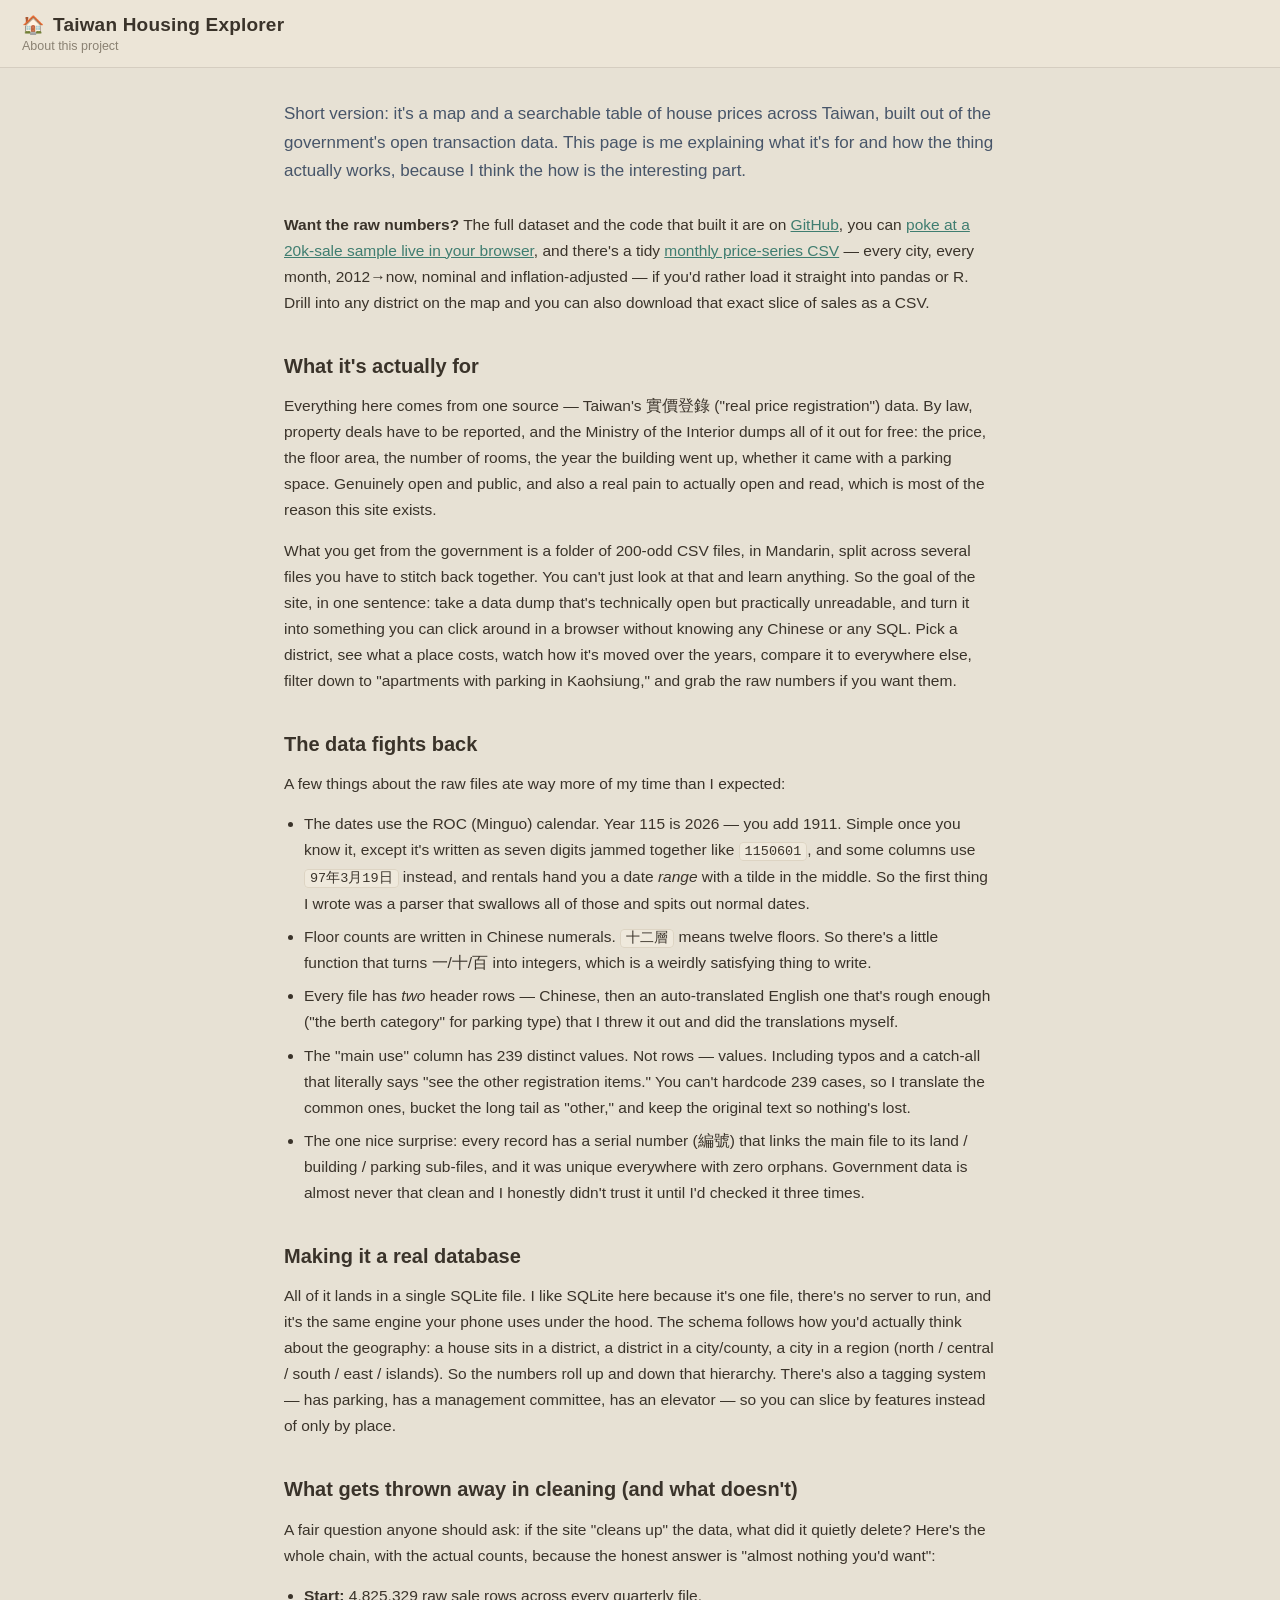
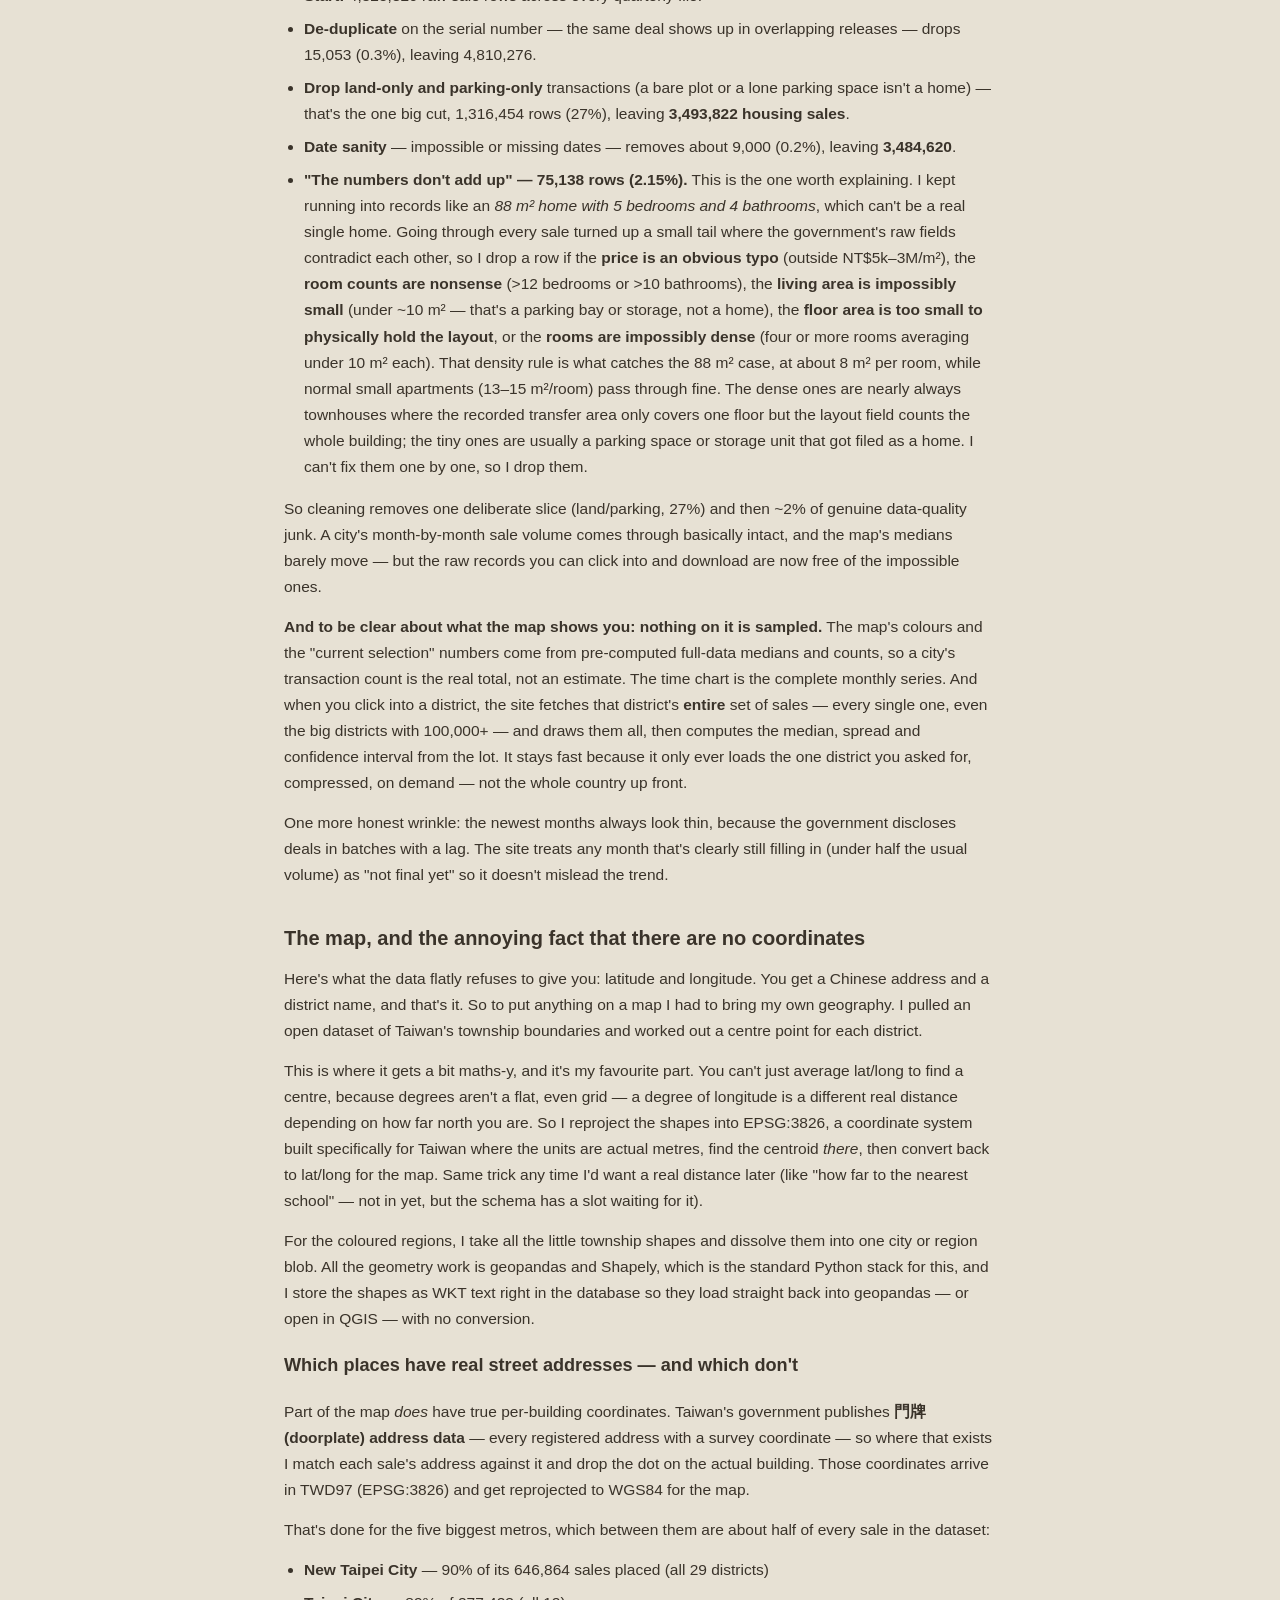
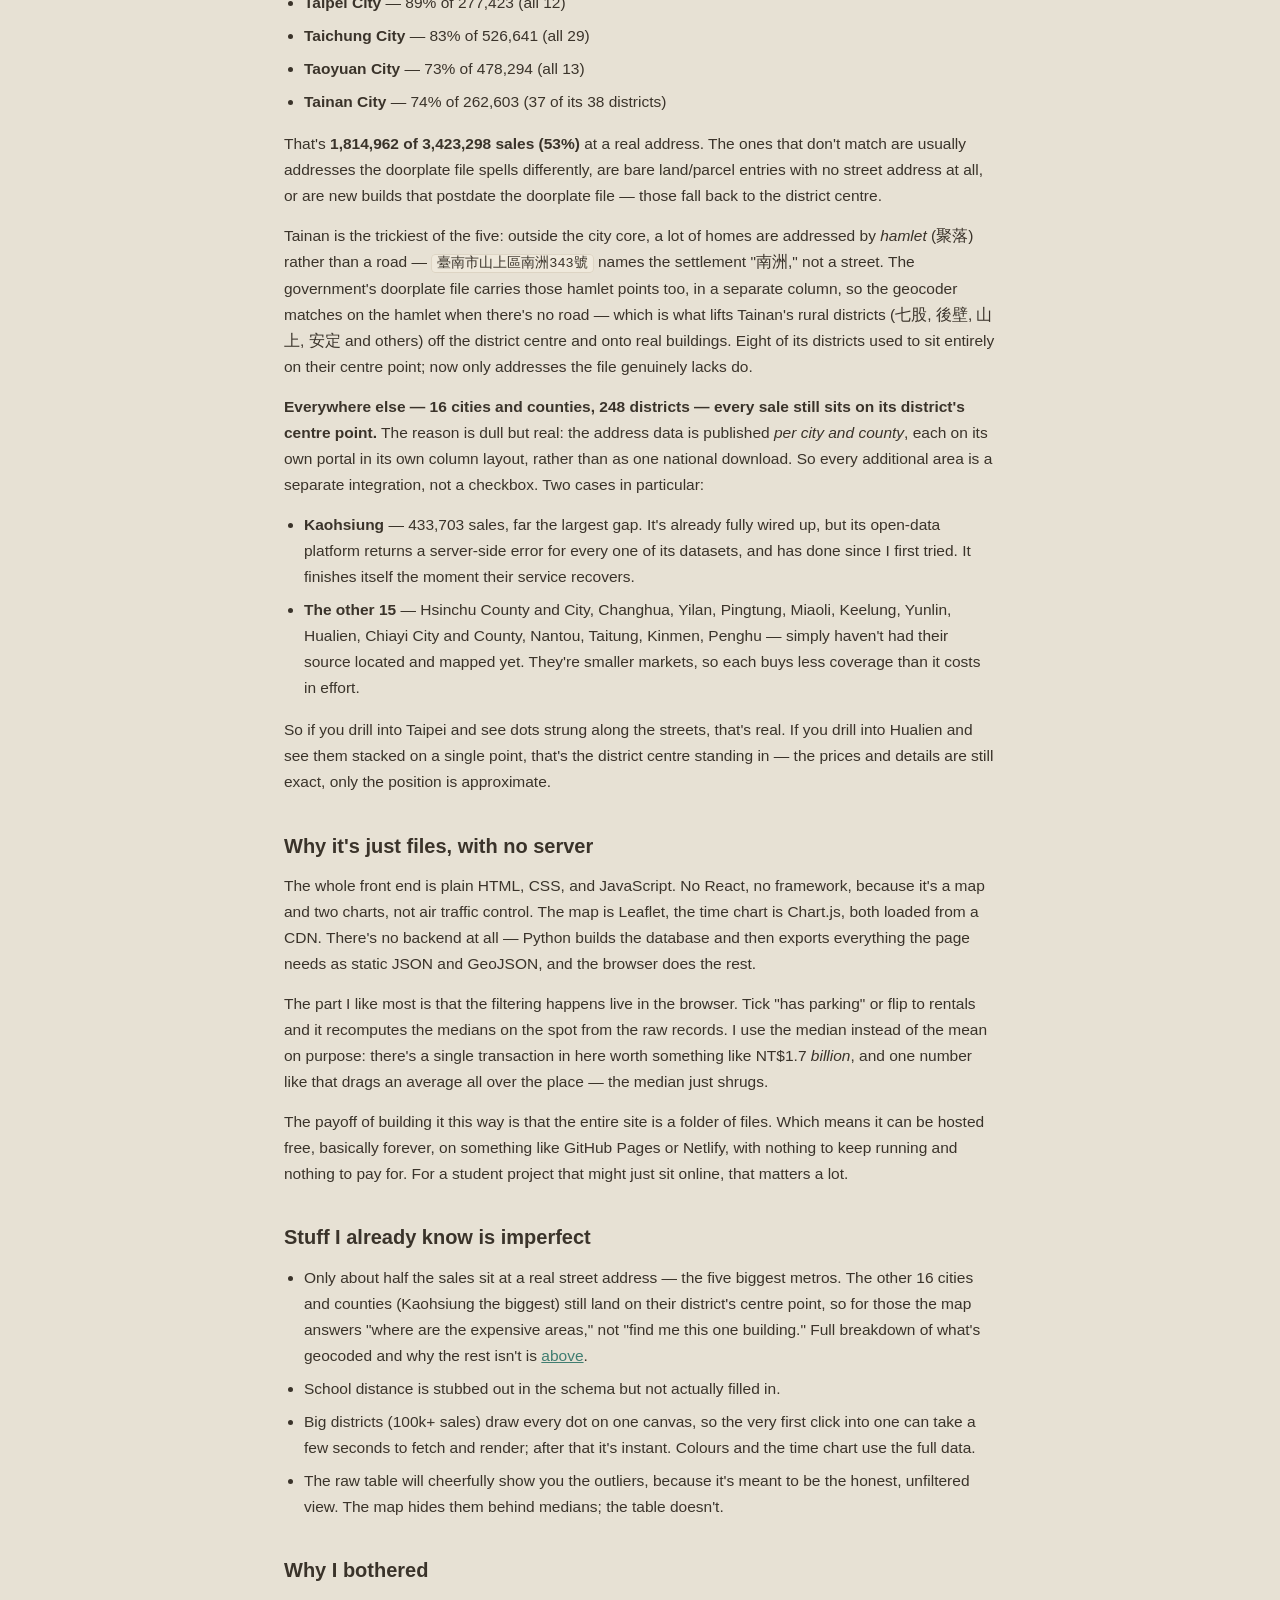
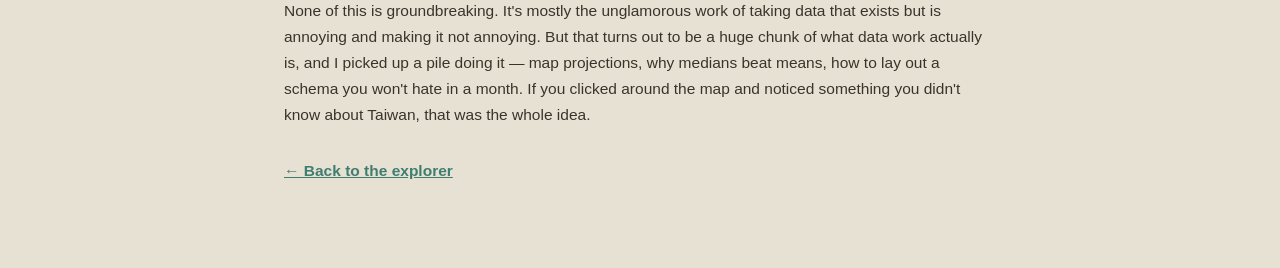
==== webApp/about.html @ aa4dd107 "Immigration: side-by-side small-multiple Taiwan maps (immigrant count | price) drawn as SVG chorople" ====
<!DOCTYPE html>
<html lang="en">
<head>
  <meta charset="utf-8" />
  <meta name="viewport" content="width=device-width, initial-scale=1" />
  <title>About — Taiwan Housing Explorer</title>
  <link rel="stylesheet" href="styles/appStyles.css?v=33" />
</head>
<body class="aboutBody">
  <header class="appHeader">
    <div>
      <a class="brand" href="index.html" title="Back to the homepage">
        <span class="brandIcon" aria-hidden="true">🏠</span>
        <h1>Taiwan Housing Explorer</h1>
      </a>
      <p class="subtitle">About this project</p>
    </div>
  </header>

  <main class="aboutWrap">
    <article class="prose">
      <p class="lead">Short version: it's a map and a searchable table of house prices across Taiwan,
      built out of the government's open transaction data. This page is me explaining what it's for and
      how the thing actually works, because I think the how is the interesting part.</p>

      <p><b>Want the raw numbers?</b> The full dataset and the code that built it are on
      <a href="https://github.com/Kadentato/taiwanHousing" target="_blank" rel="noopener">GitHub</a>, you can
      <a href="database.html">poke at a 20k-sale sample live in your browser</a>, and there's a tidy
      <a href="dataFiles/marketSeriesMonthly.csv" download>monthly price-series CSV</a> — every city, every
      month, 2012→now, nominal and inflation-adjusted — if you'd rather load it straight into pandas or R.
      Drill into any district on the map and you can also download that exact slice of sales as a CSV.</p>

      <h2>What it's actually for</h2>
      <p>Everything here comes from one source — Taiwan's 實價登錄 ("real price registration") data. By law,
      property deals have to be reported, and the Ministry of the Interior dumps all of it out for free:
      the price, the floor area, the number of rooms, the year the building went up, whether it came with a
      parking space. Genuinely open and public, and also a real pain to actually open and read, which
      is most of the reason this site exists.</p>
      <p>What you get from the government is a folder of 200-odd CSV files, in Mandarin, split across
      several files you have to stitch back together. You can't just look at that and learn anything. So the
      goal of the site, in one sentence: take a data dump that's technically open but practically
      unreadable, and turn it into something you can click around in a browser without knowing any Chinese
      or any SQL. Pick a district, see what a place costs, watch how it's moved over the years, compare it
      to everywhere else, filter down to "apartments with parking in Kaohsiung," and grab the raw numbers if
      you want them.</p>

      <h2>The data fights back</h2>
      <p>A few things about the raw files ate way more of my time than I expected:</p>
      <ul>
        <li>The dates use the ROC (Minguo) calendar. Year 115 is 2026 — you add 1911. Simple once you know
        it, except it's written as seven digits jammed together like <code>1150601</code>, and some columns
        use <code>97年3月19日</code> instead, and rentals hand you a date <em>range</em> with a tilde in the
        middle. So the first thing I wrote was a parser that swallows all of those and spits out normal
        dates.</li>
        <li>Floor counts are written in Chinese numerals. <code>十二層</code> means twelve floors. So there's
        a little function that turns 一/十/百 into integers, which is a weirdly satisfying thing to write.</li>
        <li>Every file has <em>two</em> header rows — Chinese, then an auto-translated English one that's
        rough enough ("the berth category" for parking type) that I threw it out and did the translations
        myself.</li>
        <li>The "main use" column has 239 distinct values. Not rows — values. Including typos and a catch-all
        that literally says "see the other registration items." You can't hardcode 239 cases, so I translate
        the common ones, bucket the long tail as "other," and keep the original text so nothing's lost.</li>
        <li>The one nice surprise: every record has a serial number (編號) that links the main file to its
        land / building / parking sub-files, and it was unique everywhere with zero orphans. Government data
        is almost never that clean and I honestly didn't trust it until I'd checked it three times.</li>
      </ul>

      <h2>Making it a real database</h2>
      <p>All of it lands in a single SQLite file. I like SQLite here because it's one file, there's no server
      to run, and it's the same engine your phone uses under the hood. The schema follows how you'd actually
      think about the geography: a house sits in a district, a district in a city/county, a city in a region
      (north / central / south / east / islands). So the numbers roll up and down that hierarchy. There's
      also a tagging system — has parking, has a management committee, has an elevator — so you can slice by
      features instead of only by place.</p>

      <h2>What gets thrown away in cleaning (and what doesn't)</h2>
      <p>A fair question anyone should ask: if the site "cleans up" the data, what did it quietly delete? Here's
      the whole chain, with the actual counts, because the honest answer is "almost nothing you'd want":</p>
      <ul>
        <li><b>Start:</b> 4,825,329 raw sale rows across every quarterly file.</li>
        <li><b>De-duplicate</b> on the serial number — the same deal shows up in overlapping releases — drops
        15,053 (0.3%), leaving 4,810,276.</li>
        <li><b>Drop land-only and parking-only</b> transactions (a bare plot or a lone parking space isn't a
        home) — that's the one big cut, 1,316,454 rows (27%), leaving <b>3,493,822 housing sales</b>.</li>
        <li><b>Date sanity</b> — impossible or missing dates — removes about 9,000 (0.2%), leaving
        <b>3,484,620</b>.</li>
        <li><b>"The numbers don't add up" — 75,138 rows (2.15%).</b> This is the one worth explaining. I kept
        running into records like an <em>88 m² home with 5 bedrooms and 4 bathrooms</em>, which can't be a
        real single home. Going through every sale turned up a small tail where the government's raw fields
        contradict each other, so I drop a row if the <b>price is an obvious typo</b> (outside NT$5k–3M/m²),
        the <b>room counts are nonsense</b> (&gt;12 bedrooms or &gt;10 bathrooms), the <b>living area is
        impossibly small</b> (under ~10 m² — that's a parking bay or storage, not a home), the <b>floor area
        is too small to physically hold the layout</b>, or the <b>rooms are impossibly dense</b> (four or more
        rooms averaging under 10 m² each). That density rule is what catches the 88 m² case, at about 8 m² per
        room, while normal small apartments (13–15 m²/room) pass through fine. The dense ones are nearly
        always townhouses where the recorded transfer area only covers one floor but the layout field counts
        the whole building; the tiny ones are usually a parking space or storage unit that got filed as a
        home. I can't fix them one by one, so I drop them.</li>
      </ul>
      <p>So cleaning removes one deliberate slice (land/parking, 27%) and then ~2% of genuine data-quality
      junk. A city's month-by-month sale volume comes through basically intact, and the map's medians barely
      move — but the raw records you can click into and download are now free of the impossible ones.</p>
      <p><b>And to be clear about what the map shows you: nothing on it is sampled.</b> The map's colours and the
      "current selection" numbers come from pre-computed full-data medians and counts, so a city's transaction
      count is the real total, not an estimate. The time chart is the complete monthly series. And when you click
      into a district, the site fetches that district's <b>entire</b> set of sales — every single one, even the
      big districts with 100,000+ — and draws them all, then computes the median, spread and confidence interval
      from the lot. It stays fast because it only ever loads the one district you asked for, compressed, on
      demand — not the whole country up front.</p>
      <p>One more honest wrinkle: the newest months always look thin, because the government discloses deals in
      batches with a lag. The site treats any month that's clearly still filling in (under half the usual
      volume) as "not final yet" so it doesn't mislead the trend.</p>

      <h2>The map, and the annoying fact that there are no coordinates</h2>
      <p>Here's what the data flatly refuses to give you: latitude and longitude. You get a Chinese address
      and a district name, and that's it. So to put anything on a map I had to bring my own geography. I
      pulled an open dataset of Taiwan's township boundaries and worked out a centre point for each
      district.</p>
      <p>This is where it gets a bit maths-y, and it's my favourite part. You can't just average lat/long to
      find a centre, because degrees aren't a flat, even grid — a degree of longitude is a different real
      distance depending on how far north you are. So I reproject the shapes into EPSG:3826, a coordinate
      system built specifically for Taiwan where the units are actual metres, find the centroid <em>there</em>,
      then convert back to lat/long for the map. Same trick any time I'd want a real distance later (like
      "how far to the nearest school" — not in yet, but the schema has a slot waiting for it).</p>
      <p>For the coloured regions, I take all the little township shapes and dissolve them into one city or
      region blob. All the geometry work is geopandas and Shapely, which is the standard Python stack for
      this, and I store the shapes as WKT text right in the database so they load straight back into
      geopandas — or open in QGIS — with no conversion.</p>
      <h3 id="geocoding">Which places have real street addresses — and which don't</h3>
      <p>Part of the map <em>does</em> have true per-building coordinates. Taiwan's government publishes
      <b>門牌 (doorplate) address data</b> — every registered address with a survey coordinate — so where that
      exists I match each sale's address against it and drop the dot on the actual building. Those coordinates
      arrive in TWD97 (EPSG:3826) and get reprojected to WGS84 for the map.</p>
      <p>That's done for the five biggest metros, which between them are about half of every sale in the
      dataset:</p>
      <ul>
        <li><b>New Taipei City</b> — 90% of its 646,864 sales placed (all 29 districts)</li>
        <li><b>Taipei City</b> — 89% of 277,423 (all 12)</li>
        <li><b>Taichung City</b> — 83% of 526,641 (all 29)</li>
        <li><b>Taoyuan City</b> — 73% of 478,294 (all 13)</li>
        <li><b>Tainan City</b> — 74% of 262,603 (37 of its 38 districts)</li>
      </ul>
      <p>That's <b>1,814,962 of 3,423,298 sales (53%)</b> at a real address. The ones that don't match are
      usually addresses the doorplate file spells differently, are bare land/parcel entries with no street
      address at all, or are new builds that postdate the doorplate file — those fall back to the district
      centre.</p>
      <p>Tainan is the trickiest of the five: outside the city core, a lot of homes are addressed by
      <em>hamlet</em> (聚落) rather than a road — <code>臺南市山上區南洲343號</code> names the settlement
      "南洲," not a street. The government's doorplate file carries those hamlet points too, in a separate
      column, so the geocoder matches on the hamlet when there's no road — which is what lifts Tainan's rural
      districts (七股, 後壁, 山上, 安定 and others) off the district centre and onto real buildings. Eight of
      its districts used to sit entirely on their centre point; now only addresses the file genuinely lacks
      do.</p>
      <p><b>Everywhere else — 16 cities and counties, 248 districts — every sale still sits on its district's
      centre point.</b> The reason is dull but real: the address data is published <em>per city and county</em>,
      each on its own portal in its own column layout, rather than as one national download. So every additional
      area is a separate integration, not a checkbox. Two cases in particular:</p>
      <ul>
        <li><b>Kaohsiung</b> — 433,703 sales, far the largest gap. It's already fully wired up, but its
        open-data platform returns a server-side error for every one of its datasets, and has done since I
        first tried. It finishes itself the moment their service recovers.</li>
        <li><b>The other 15</b> — Hsinchu County and City, Changhua, Yilan, Pingtung, Miaoli, Keelung, Yunlin,
        Hualien, Chiayi City and County, Nantou, Taitung, Kinmen, Penghu — simply haven't had their source
        located and mapped yet. They're smaller markets, so each buys less coverage than it costs in effort.</li>
      </ul>
      <p>So if you drill into Taipei and see dots strung along the streets, that's real. If you drill into
      Hualien and see them stacked on a single point, that's the district centre standing in — the prices and
      details are still exact, only the position is approximate.</p>

      <h2>Why it's just files, with no server</h2>
      <p>The whole front end is plain HTML, CSS, and JavaScript. No React, no framework, because it's a map
      and two charts, not air traffic control. The map is Leaflet, the time chart is Chart.js, both loaded
      from a CDN. There's no backend at all — Python builds the database and then exports everything the page
      needs as static JSON and GeoJSON, and the browser does the rest.</p>
      <p>The part I like most is that the filtering happens live in the browser. Tick "has parking" or flip to
      rentals and it recomputes the medians on the spot from the raw records. I use the median instead of the
      mean on purpose: there's a single transaction in here worth something like NT$1.7 <em>billion</em>, and
      one number like that drags an average all over the place — the median just shrugs.</p>
      <p>The payoff of building it this way is that the entire site is a folder of files. Which means it can
      be hosted free, basically forever, on something like GitHub Pages or Netlify, with nothing to keep
      running and nothing to pay for. For a student project that might just sit online, that matters a lot.</p>

      <h2>Stuff I already know is imperfect</h2>
      <ul>
        <li>Only about half the sales sit at a real street address — the five biggest metros. The other 16
        cities and counties (Kaohsiung the biggest) still land on their district's centre point, so for those
        the map answers "where are the expensive areas," not "find me this one building." Full breakdown of
        what's geocoded and why the rest isn't is <a href="#geocoding">above</a>.</li>
        <li>School distance is stubbed out in the schema but not actually filled in.</li>
        <li>Big districts (100k+ sales) draw every dot on one canvas, so the very first click into one can take a
        few seconds to fetch and render; after that it's instant. Colours and
        the time chart use the full data.</li>
        <li>The raw table will cheerfully show you the outliers, because it's meant to be the honest,
        unfiltered view. The map hides them behind medians; the table doesn't.</li>
      </ul>

      <h2>Why I bothered</h2>
      <p>None of this is groundbreaking. It's mostly the unglamorous work of taking data that exists but is
      annoying and making it not annoying. But that turns out to be a huge chunk of what data work actually
      is, and I picked up a pile doing it — map projections, why medians beat means, how to lay out a schema
      you won't hate in a month. If you clicked around the map and noticed something you didn't know about
      Taiwan, that was the whole idea.</p>

      <p class="backLink"><a href="explorer.html">← Back to the explorer</a></p>
    </article>
  </main>
</body>
</html>
---- webApp/styles/appStyles.css ----
:root {
  /* Warm-paper palette, shared with the landing page so the whole site reads as one. */
  --paper: #e7e1d4;
  --bg: #ece5d7;          /* warm header band */
  --panel: #f6f2e8;       /* cards / sidebars / surfaces */
  --ink: #3a332a;         /* headings, primary text */
  --body: #6d6558;        /* secondary body text */
  --muted: #8a8172;       /* labels, hints */
  --line: #ddd4c3;        /* solid hairline */
  --edge: rgba(60, 52, 40, .13);
  --accent: #3f7d70;      /* muted teal */
  --accent-ink: #356054;
  --accent-soft: #e2ece8; /* soft teal tint */
  --chip: #e9e1d1;
  --shadow: 0 1px 3px rgba(60, 52, 40, .12), 0 1px 2px rgba(60, 52, 40, .08);
}

* { box-sizing: border-box; }

body {
  margin: 0;
  font-family: -apple-system, BlinkMacSystemFont, "Segoe UI", Roboto, Helvetica, Arial, sans-serif;
  color: var(--ink);
  background: var(--paper);
  height: 100vh;
  display: flex;
  flex-direction: column;
}

.appHeader {
  background: var(--bg);
  color: var(--ink);
  border-bottom: 1px solid var(--edge);
  padding: 14px 22px;
  display: flex;
  align-items: center;
  justify-content: space-between;
  gap: 18px;
}
.appHeader h1 { font-size: 19px; margin: 0; font-weight: 650; letter-spacing: .2px; color: var(--ink); }
.subtitle { margin: 3px 0 0; font-size: 12.5px; color: var(--muted); }
/* Clickable brand: home icon + title link back to the landing page. */
.brand { display: inline-flex; align-items: center; gap: 9px; text-decoration: none; color: inherit; }
.brandIcon { font-size: 18px; line-height: 1; }
.brand:hover h1 { color: var(--accent-ink); }
.headerRight { display: flex; align-items: center; gap: 20px; }
.headerLink {
  color: var(--body); text-decoration: none; font-size: 13px; white-space: nowrap;
  border: 1px solid var(--edge); padding: 6px 12px; border-radius: 8px;
  background: rgba(255, 255, 255, .4); cursor: pointer; font-family: inherit;
}
.headerLink:hover { color: var(--ink); border-color: rgba(60, 52, 40, .3); background: #fffaf1; }
.headerStats { display: flex; gap: 20px; text-align: right; }
.headerStats .stat b { display: block; font-size: 18px; }
.headerStats .stat span { font-size: 11px; color: var(--muted); text-transform: uppercase; letter-spacing: .5px; }

.appBody { flex: 1; display: flex; min-height: 0; }

.sidebar {
  width: 290px;
  background: var(--panel);
  border-right: 1px solid var(--line);
  padding: 16px;
  overflow-y: auto;
  flex-shrink: 0;
}

.control { margin-bottom: 16px; }
.controlLabel {
  display: block;
  font-size: 11px; font-weight: 600; text-transform: uppercase;
  letter-spacing: .6px; color: var(--muted); margin-bottom: 7px;
}

.segmented { display: flex; border: 1px solid var(--line); border-radius: 8px; overflow: hidden; }
.segmented button {
  flex: 1; border: 0; background: #fff; padding: 8px 4px; font-size: 12.5px;
  cursor: pointer; color: var(--muted); border-right: 1px solid var(--line);
}
.segmented button:last-child { border-right: 0; }
.segmented button.active { background: var(--accent); color: #fff; font-weight: 600; }

/* Floating hover description (transaction-type buttons) */
.hoverTip {
  position: fixed; z-index: 10000; max-width: 290px;
  background: #3a332a; color: #e2dccd; border-radius: 8px; padding: 10px 12px;
  box-shadow: 0 8px 24px rgba(60, 52, 40, .28); font-size: 12px; line-height: 1.5;
  pointer-events: none;
}
.hoverTip[hidden] { display: none; }
.hoverTip b { display: block; color: #fff; font-size: 12.5px; margin-bottom: 4px; }
.hoverTip em { color: #b8ac97; font-style: normal; }

select {
  width: 100%; padding: 8px 10px; border: 1px solid var(--line); border-radius: 8px;
  font-size: 13px; background: #fff; color: var(--ink); margin-bottom: 8px;
}
select:last-child { margin-bottom: 0; }

.tagGroups { display: flex; flex-direction: column; gap: 10px; }
.tagGroup .tagGroupName { font-size: 11px; color: var(--muted); margin-bottom: 5px; }
.chips { display: flex; flex-wrap: wrap; gap: 6px; }
.chip {
  border: 1px solid var(--line); background: #fff; border-radius: 999px;
  padding: 4px 10px; font-size: 12px; cursor: pointer; color: var(--ink);
}
.chip.active { background: var(--accent); color: #fff; border-color: var(--accent); }

.resetBtn {
  width: 100%; padding: 8px; border: 1px solid var(--line); background: #fff;
  border-radius: 8px; cursor: pointer; font-size: 12.5px; color: var(--muted); margin-bottom: 8px;
}
.resetBtn:hover { background: #efe9dc; }
.methodsBtn {
  width: 100%; padding: 8px; border: 1px solid var(--line); background: #fff;
  border-radius: 8px; cursor: pointer; font-size: 12.5px; color: var(--accent); margin-bottom: 16px;
}
.methodsBtn:hover { background: var(--accent-soft); }

.statCtrl { margin-bottom: 11px; }
.miniLabel { display: block; font-size: 11px; color: var(--muted); margin-bottom: 5px; }
.unitNote { font-size: 11px; color: var(--muted); line-height: 1.5; margin: 6px 0 0; }
.unitNote b { color: var(--ink); font-weight: 600; }
#minN { width: 100%; }
.yearRange { display: flex; align-items: center; gap: 6px; }
.yearRange select { margin: 0; }
.yearRange span { color: var(--muted); }
.checkRow { display: flex; align-items: center; gap: 7px; font-size: 12px; color: var(--ink); margin: 6px 0; cursor: pointer; }

/* Collapsible sidebar sections */
details.collapsible { margin-bottom: 14px; }
details.collapsible > summary {
  cursor: pointer; list-style: none; display: flex; align-items: center; padding: 3px 0; user-select: none;
}
details.collapsible > summary::-webkit-details-marker { display: none; }
details.collapsible > summary::after {
  content: "▸"; color: var(--muted); font-size: 10px; margin-left: 6px; transition: transform .15s;
}
details.collapsible[open] > summary::after { transform: rotate(90deg); }
details.collapsible > *:not(summary) { margin-top: 9px; }

/* Chart drawer — a clickable tab at the top pops the histogram up and down. */
.chartTab {
  flex: 0 0 auto; display: flex; align-items: center; gap: 10px; width: 100%;
  border: none; border-bottom: 1px solid var(--line); background: #efe9dc;
  padding: 9px 16px; cursor: pointer; font-family: inherit; text-align: left; color: var(--ink);
}
.chartTab:hover { background: #e8e0d1; }
.chartTabTitle { flex: 1; min-width: 0; overflow: hidden; text-overflow: ellipsis; white-space: nowrap; font-size: 13px; font-weight: 600; }
.chartTabChevron { flex-shrink: 0; color: var(--muted); font-size: 13px; transition: transform .18s ease; }
.chartPanel.collapsed .chartTab { border-bottom: none; }
.chartPanel.collapsed .chartTabChevron { transform: rotate(180deg); }
.chartBody { flex: 1; min-height: 0; display: flex; flex-direction: column; padding: 8px 16px 12px; }
.chartPanel.collapsed .chartBody { display: none; }
.legend .legendSize { margin-top: 6px; padding-top: 5px; border-top: 1px solid var(--line); display: flex; align-items: center; gap: 6px; color: var(--muted); }

.modal { position: fixed; inset: 0; background: rgba(15,23,42,.5); display: flex; align-items: center; justify-content: center; z-index: 10001; padding: 20px; }
.modal[hidden] { display: none; }
.modalCard { background: #fff; border-radius: 12px; max-width: 660px; width: 100%; max-height: 86vh; overflow: auto; padding: 24px 28px; position: relative; box-shadow: 0 20px 50px rgba(15,23,42,.35); }
.modalClose { position: absolute; top: 10px; right: 14px; border: none; background: none; font-size: 24px; line-height: 1; cursor: pointer; color: var(--muted); }
.modalClose:hover { color: var(--ink); }
#methodsBody h2 { font-size: 18px; margin: 0 0 6px; }
#methodsBody h3 { font-size: 12px; text-transform: uppercase; letter-spacing: .5px; color: var(--muted); margin: 18px 0 6px; }
#methodsBody table { width: 100%; border-collapse: collapse; font-size: 12.5px; margin: 4px 0; }
#methodsBody td, #methodsBody th { text-align: left; padding: 3px 6px; border-bottom: 1px solid var(--line); }
#methodsBody td.num { text-align: right; font-variant-numeric: tabular-nums; }
#methodsBody .muted { color: var(--muted); font-size: 12px; }

.statsCard { background: #efe9dc; border: 1px solid var(--line); border-radius: 10px; padding: 12px 14px; }
.statsCard h3 { margin: 0 0 8px; font-size: 12px; text-transform: uppercase; letter-spacing: .5px; color: var(--muted); }
.statRow { display: flex; justify-content: space-between; font-size: 13px; padding: 3px 0; }
.statRow b { font-weight: 650; }
.dataNote { font-size: 11px; color: var(--muted); margin-top: 12px; line-height: 1.5; }

.dbDownload {
  display: block; margin-top: 12px; padding: 9px 12px; text-align: center;
  border: 1px solid var(--line); border-radius: 8px; background: #efe9dc;
  color: var(--accent); font-size: 12.5px; font-weight: 600; text-decoration: none;
}
.dbDownload:hover { background: var(--accent-soft); border-color: var(--accent); }

/* MRT overlay toggle (a Leaflet control button, top-right) */
.mrtToggle a {
  /* width !important beats Leaflet's .leaflet-touch .leaflet-bar a { width:30px },
     which would otherwise clip the "🚇 MRT" text past the coloured background. */
  display: block; width: auto !important; padding: 0 9px; height: 28px;
  font: 600 12px/28px system-ui, sans-serif; color: var(--ink);
  background: #fff; text-decoration: none; white-space: nowrap;
}
.mrtToggle a:hover { background: #efe9dc; }
.mrtToggle a.active { background: var(--accent); color: #fff; }
.mrtToggle a.active:hover { background: var(--accent); filter: brightness(1.06); }

.mainArea { flex: 1; display: flex; flex-direction: column; min-width: 0; }
.mapView { flex: 1; display: flex; flex-direction: column; min-height: 0; }
.tableView { flex: 1; display: flex; flex-direction: column; min-height: 0; }
/* The hidden attribute must beat the flex display above (class > UA [hidden]). */
#mapView[hidden], #tableView[hidden] { display: none; }
#map { flex: 1; min-height: 0; }

/* View switch bar (Map / Table) */
.viewBar {
  display: flex; align-items: center; gap: 14px;
  padding: 8px 14px; background: var(--panel); border-bottom: 1px solid var(--line);
}
.viewToggle { width: 200px; flex-shrink: 0; }
.viewBarRight { display: flex; align-items: center; gap: 12px; margin-left: auto; font-size: 12.5px; color: var(--muted); }
.downloadBtn {
  border: 1px solid var(--accent); background: var(--accent); color: #fff;
  border-radius: 8px; padding: 6px 12px; font-size: 12.5px; cursor: pointer;
}
.downloadBtn:hover { filter: brightness(1.05); }

/* Data table */
.tableScroll { flex: 1; overflow: auto; }
#dataTable { border-collapse: collapse; width: 100%; font-size: 12.5px; }
#dataTable thead th {
  position: sticky; top: 0; background: #efe9dc; color: var(--ink);
  text-align: left; padding: 8px 10px; border-bottom: 2px solid var(--line);
  cursor: pointer; white-space: nowrap; user-select: none;
}
#dataTable thead th:hover { background: #e2e8f0; }
#dataTable thead th .sortArrow { color: var(--accent); margin-left: 3px; }
#dataTable tbody td { padding: 6px 10px; border-bottom: 1px solid var(--line); white-space: nowrap; }
#dataTable tbody tr:nth-child(even) { background: #efe9dc; }
#dataTable tbody td.num { text-align: right; font-variant-numeric: tabular-nums; }
.tablePager {
  display: flex; align-items: center; gap: 12px; padding: 8px 14px;
  border-top: 1px solid var(--line); background: var(--panel); font-size: 12.5px; color: var(--muted);
}
.tablePager button {
  border: 1px solid var(--line); background: #fff; border-radius: 6px;
  padding: 4px 12px; cursor: pointer; font-size: 12.5px;
}
.tablePager button:disabled { opacity: .45; cursor: default; }

.chartPanel { height: 250px; background: var(--panel); border-top: 1px solid var(--line); display: flex; flex-direction: column; transition: height .18s ease; }
.chartPanel.collapsed { height: 39px; }
.chartHeader { display: flex; align-items: baseline; gap: 12px; margin-bottom: 6px; }
.chartHint { font-size: 11px; color: var(--muted); }
.chartCanvasWrap { position: relative; flex: 1; min-height: 0; width: 100%; }
#timeChart { position: absolute; inset: 0; }

.legend {
  background: #fff; padding: 8px 10px; border-radius: 8px; box-shadow: var(--shadow);
  font-size: 11px; line-height: 1.5; color: var(--ink);
}
.legend .legendTitle { font-weight: 600; margin-bottom: 4px; }
.legend .legendNote { margin-top: 5px; padding-top: 5px; border-top: 1px solid var(--line); color: var(--muted); max-width: 180px; }
.popupSub { color: var(--muted); font-size: 12px; margin: 2px 0 6px; }
.legend i { display: inline-block; width: 14px; height: 12px; margin-right: 6px; vertical-align: -1px; opacity: .85; }

/* Map place-name labels: text only, white halo for legibility, no box. */
.leaflet-tooltip.mapLabel {
  background: transparent; border: none; box-shadow: none;
  color: #1e293b; font-weight: 600; font-size: 12px; padding: 0;
  text-shadow: -1px -1px 0 #fff, 1px -1px 0 #fff, -1px 1px 0 #fff, 1px 1px 0 #fff,
               0 0 3px #fff;
}
.leaflet-tooltip.mapLabel::before { display: none; }

.leaflet-popup-content { font-size: 13px; }
.leaflet-popup-content b { font-size: 14px; }
.popupStat { display: flex; justify-content: space-between; gap: 16px; }
.popupStat span { color: var(--muted); }
/* Hover tooltip for individual house dots (same content as the old click popup). */
.leaflet-tooltip.houseTip {
  font-size: 12px; line-height: 1.5; padding: 8px 11px; border-radius: 8px;
  white-space: normal; min-width: 172px; box-shadow: 0 3px 10px rgba(0, 0, 0, .18);
  pointer-events: none;
}
.leaflet-tooltip.houseTip b { font-size: 13px; }

.loadingOverlay {
  position: fixed; inset: 0; background: rgba(241,245,249,.92); display: flex;
  align-items: center; justify-content: center; font-size: 15px; color: var(--muted); z-index: 9999;
}

/* Raw database browser (sql.js) — one continuous scrolling document */
body.dbBody { height: auto; min-height: 100vh; display: block; overflow: auto; background: #efe9dc; }
.dbToolbar { position: sticky; top: 0; z-index: 50; background: var(--panel); border-bottom: 1px solid var(--line); padding: 10px 16px; }
.tableChips { display: flex; flex-wrap: wrap; gap: 6px; margin-bottom: 8px; }
.tableChip {
  border: 1px solid var(--line); background: #fff; border-radius: 999px; padding: 5px 12px;
  font-size: 12.5px; cursor: pointer; color: var(--ink); display: inline-flex; gap: 6px; align-items: center;
}
.tableChip.active { background: var(--accent); color: #fff; border-color: var(--accent); }
.chipCount { font-size: 11px; opacity: .65; }
.tableChip.active .chipCount { opacity: .85; }
.dbSqlBar { display: flex; align-items: center; gap: 8px; flex-wrap: wrap; }
.sqlBox {
  flex: 1; min-width: 240px; font-family: ui-monospace, Menlo, Consolas, monospace;
  font-size: 12.5px; padding: 7px 10px; border: 1px solid var(--line); border-radius: 8px; color: var(--ink);
}
.resetSqlBtn { border: 1px solid var(--line); background: #fff; border-radius: 8px; padding: 6px 12px; font-size: 12.5px; cursor: pointer; color: var(--muted); }
.dbMeta { font-size: 12px; color: var(--muted); }
.sqlError { font-size: 12px; color: #dc2626; font-family: ui-monospace, monospace; }
.dbMain { padding: 0 0 60px; }
.dbStatus { padding: 44px; text-align: center; color: var(--muted); font-size: 14px; }
.dbTable { border-collapse: collapse; width: 100%; font-size: 12px; background: #fff; }
.dbTable thead th {
  position: sticky; top: var(--toolbarH, 0px); background: #e2e8f0; color: var(--ink);
  text-align: left; padding: 7px 10px; border-bottom: 2px solid var(--line); white-space: nowrap; z-index: 10;
}
.dbTable tbody td {
  padding: 5px 10px; border-bottom: 1px solid var(--line); white-space: nowrap;
  max-width: 340px; overflow: hidden; text-overflow: ellipsis; font-variant-numeric: tabular-nums;
}
.dbTable tbody tr:nth-child(even) { background: #efe9dc; }
.dbTable tbody tr:hover { background: #eef0e9; }
.nullv { color: #8a8172; font-style: italic; }
.dbSentinel { height: 1px; }
.dbBrowseLink { display: block; text-align: center; font-size: 11.5px; margin-top: 6px; color: var(--accent); text-decoration: none; }
.dbBrowseLink:hover { text-decoration: underline; }

/* About page (standalone, scrolling document rather than the fixed app shell) */
body.aboutBody { height: auto; min-height: 100vh; display: block; overflow: auto; }
.aboutWrap { max-width: 760px; margin: 0 auto; padding: 32px 24px 72px; }
.prose { color: var(--ink); font-size: 15.5px; line-height: 1.68; }
.prose .lead { font-size: 17px; color: #475569; margin-bottom: 26px; }
.prose h2 { font-size: 20px; margin: 34px 0 10px; }
.prose p { margin: 0 0 14px; }
.prose ul { margin: 0 0 16px; padding-left: 20px; }
.prose li { margin: 7px 0; }
.prose code {
  background: #efe9dc; border: 1px solid var(--line); border-radius: 4px;
  padding: 1px 5px; font-size: 13.5px;
}
.prose a { color: var(--accent); }
.prose .backLink { margin-top: 30px; font-weight: 600; }
/* First heading in a popup shouldn't carry the big top margin used between sections. */
#interpretBody h2:first-child, #methodsBody h2:first-child { margin-top: 4px; }
/* The "what to look at" callout at the top of each reading guide. */
.prose .lookFor {
  background: var(--accent-soft); border-left: 3px solid var(--accent);
  border-radius: 0 8px 8px 0; padding: 10px 14px; margin: 0 0 18px;
  font-size: 14.5px; color: var(--accent-ink);
}

/* Two-page popup footer: back / dots / next. */
.modalNav {
  display: flex; align-items: center; justify-content: space-between; gap: 12px;
  margin-top: 22px; padding-top: 16px; border-top: 1px solid var(--line);
}
.navBtn {
  border: 1px solid var(--line); background: #fff; color: var(--ink);
  font: inherit; font-size: 14px; font-weight: 600; cursor: pointer;
  padding: 8px 15px; border-radius: 8px; transition: background .14s ease, border-color .14s ease;
}
.navBtn:hover { background: var(--panel); border-color: var(--edge); }
.navBtn.primary { background: var(--accent); border-color: var(--accent); color: #fff; margin-left: auto; }
.navBtn.primary:hover { background: var(--accent-ink); border-color: var(--accent-ink); }
.navDots { display: inline-flex; gap: 7px; }
.navDots span {
  width: 7px; height: 7px; border-radius: 50%; background: var(--line);
  transition: background .14s ease;
}
.navDots span.on { background: var(--accent); }

/* ---------------------------------------------------------------- landing page --- */
/* A calm, warm-paper personal-project page — deliberately low-key, easy on the eyes.
   One muted accent, no bright gradients, gentle contrast. */
body.landingBody {
  --paper: #e7e1d4;      /* page background, warm greige */
  --card: #f6f2e8;       /* cards, a touch lighter so they lift gently */
  --edge: rgba(60, 52, 40, .13);
  --ink: #3a332a;        /* warm near-black for headings */
  --body: #6d6558;       /* body text */
  --soft: #948b7b;       /* muted labels */
  --accent: #3f7d70;     /* muted teal, used sparingly */
  --accent-ink: #356054;
  --chip: #e9e1d1;       /* neutral emoji chip */
  height: auto; min-height: 100vh;
  background: var(--paper);
  color: var(--body);
}

/* Landing gets a quiet header rather than the app's dark bar. */
.landingBody .appHeader {
  background: transparent; color: var(--ink);
  max-width: 1080px; margin: 0 auto; width: 100%; padding: 22px 24px 8px;
}
.landingBody .appHeader h1 { color: var(--ink); }
.landingBody .subtitle { color: #9a8b6e; }
.landingBody .headerLink {
  color: #6d6558; border-color: var(--edge); background: rgba(255, 255, 255, .35);
}
.landingBody .headerLink:hover { color: var(--ink); border-color: rgba(60, 52, 40, .3); background: rgba(255, 255, 255, .7); }

.landing { max-width: 1080px; margin: 0 auto; padding: 10px 24px 88px; width: 100%; }

/* Hero — a real person talking, kept understated. */
.landingHero { max-width: 700px; margin: 24px auto 4px; text-align: center; }
.landingHero .heyPill {
  display: inline-block; font-size: 13px; font-weight: 600; color: var(--accent-ink);
  background: rgba(63, 125, 112, .1); border: 1px solid rgba(63, 125, 112, .22);
  padding: 5px 13px; border-radius: 999px; margin-bottom: 20px;
}
.landingHero h2 {
  font-size: 37px; line-height: 1.12; margin: 0 0 15px; font-weight: 700;
  letter-spacing: -.5px; color: var(--ink);
}
.landingHero h2 .accent { color: var(--accent-ink); }
.landingHero p { font-size: 17.5px; color: #675f52; margin: 0 auto; max-width: 560px; line-height: 1.55; }
.landingHero p .wink { font-style: italic; color: #857a67; }

.questionGrid { display: grid; gap: 18px; grid-template-columns: repeat(auto-fill, minmax(300px, 1fr)); margin-top: 26px; }

/* "Start here" chip on the first question card. */
.questionCard .qTag {
  position: absolute; top: 15px; right: 15px;
  font-size: 10px; font-weight: 700; text-transform: uppercase; letter-spacing: .6px;
  color: var(--accent-ink); background: rgba(63, 125, 112, .14);
  padding: 3px 9px; border-radius: 999px;
}

.questionCard {
  position: relative; display: flex; flex-direction: column; text-decoration: none; color: inherit;
  background: var(--card); border: 1px solid var(--edge); border-radius: 16px;
  padding: 22px 22px 20px;
  box-shadow: 0 1px 2px rgba(60, 52, 40, .05);
  transition: transform .15s ease, box-shadow .15s ease, border-color .15s ease;
}
.questionCard:hover {
  transform: translateY(-3px); border-color: rgba(63, 125, 112, .4);
  box-shadow: 0 12px 24px -16px rgba(60, 52, 40, .5);
}
.questionCard .qEmoji {
  width: 46px; height: 46px; display: grid; place-items: center; font-size: 24px;
  background: var(--chip); border-radius: 13px; margin-bottom: 15px;
}
.questionCard h3 { font-size: 18.5px; margin: 0 0 8px; font-weight: 680; line-height: 1.25; color: var(--ink); }
.questionCard p { font-size: 14px; color: var(--body); margin: 0; line-height: 1.55; flex: 1; }
.questionCard p em { color: var(--ink); font-style: italic; }
.questionCard .qGo { margin-top: 16px; font-size: 13.5px; font-weight: 620; color: var(--accent-ink); }
.questionCard:hover .qGo { text-decoration: underline; }

.landingFoot {
  text-align: center; margin: 56px auto 0; max-width: 560px;
  font-size: 14px; color: #7a7263; line-height: 1.65;
}
.landingFoot a { color: var(--accent-ink); font-weight: 600; }
.landingFoot .soonNote { display: block; margin-top: 9px; font-size: 13px; color: #9a9182; }
.landingFoot .sig { display: block; margin-top: 11px; font-style: italic; color: #8f8370; }

@media (max-width: 560px) {
  .landingHero h2 { font-size: 30px; }
}

/* ---------------------------------------------------------------- question banner --- */
/* Sits inline in the .viewBar row, sharing it with the Map / Records toggle. */
.questionBanner {
  display: flex; align-items: center; gap: 8px; min-width: 0;
  flex: 1 1 auto; color: #2c4d45; padding-left: 4px;
}
.questionBannerText {
  min-width: 0; font-size: 13px; line-height: 1.35; color: #2c4d45;
  white-space: nowrap; overflow: hidden; text-overflow: ellipsis;
}
.questionBannerText strong { font-weight: 700; margin-right: 8px; }
.questionBannerText span { color: var(--accent-ink); }
/* A small pastel-pink circle in the map's top-right corner.
   Click it for the two-page popup: how to read the map, then what the data says. */
/* The one-line "short answer" surfaced on the map, under the toolbar. The punchline lives here;
   "how we know" jumps into the findings popup. */
.findingBar {
  display: flex; align-items: baseline; gap: 10px 12px; flex-wrap: wrap;
  padding: 9px 16px; background: var(--accent-soft); border-bottom: 1px solid #c3d9d2;
  color: #2c4d45; font-size: 13.5px; line-height: 1.45;
}
.findingKey {
  flex-shrink: 0; font-size: 10.5px; font-weight: 700; letter-spacing: .05em;
  text-transform: uppercase; color: var(--accent-ink); transform: translateY(-1px);
}
.findingText { flex: 1 1 240px; min-width: 0; }
.findingText b { color: #1c3a33; font-weight: 700; }
.findingHow {
  flex-shrink: 0; border: 0; background: transparent; color: var(--accent-ink);
  font: inherit; font-weight: 600; cursor: pointer; padding: 0; white-space: nowrap;
  text-decoration: underline; text-underline-offset: 2px;
}
.findingHow:hover { color: var(--accent); }

/* Skyscraper icons for the "do taller cities cost more?" map — drawn to scale by height. */
.leaflet-div-icon.towerIcon { background: transparent; border: 0; }
.towerIcon svg {
  display: block;
  /* thin white outline keeps overlapping towers distinct and lifts them off dark cities, plus a soft shadow */
  filter: drop-shadow(.7px 0 0 #fff) drop-shadow(-.7px 0 0 #fff) drop-shadow(0 .7px 0 #fff)
          drop-shadow(0 -.7px 0 #fff) drop-shadow(0 1.5px 1.5px rgba(15, 23, 42, .35));
}

/* "Does immigration move prices?" — two small Taiwan maps side by side (count | price) so you compare
   without flipping, plus a callout that names the mismatches. */
.immView { flex: 1; display: flex; flex-direction: column; min-height: 0; padding: 16px 18px; gap: 14px; background: var(--paper); overflow: auto; }
#immView[hidden] { display: none; }
.immMaps { flex: 1; display: flex; gap: 24px; min-height: 0; justify-content: center; }
.immMap { flex: 1 1 0; max-width: 360px; margin: 0; display: flex; flex-direction: column; min-height: 0; }
.immMap figcaption { font-size: 14px; font-weight: 680; color: var(--ink); text-align: center; margin-bottom: 8px; }
.immMap figcaption span { display: block; font-size: 11.5px; font-weight: 500; color: var(--muted); margin-top: 2px; }
.immMapSvg { flex: 1; min-height: 0; display: flex; justify-content: center; }
.immMapSvg svg { height: 100%; max-height: 100%; width: auto; }
.immCallout {
  flex-shrink: 0; font-size: 13px; line-height: 1.55; max-width: 820px; margin: 0 auto;
  padding: 11px 15px; border-radius: 10px; border: 1px solid;
}
.immCallout.good { background: var(--accent-soft); border-color: #bcd3cc; color: #2c4d45; }
.immCallout .immTag {
  display: inline-block; font-size: 10.5px; font-weight: 700; text-transform: uppercase; letter-spacing: .5px;
  padding: 2px 8px; border-radius: 999px; margin-right: 8px; vertical-align: 1px;
  background: var(--accent); color: #fff;
}

/* Self-updating build marker, bottom-left. Confirms which assets the browser loaded. */
.buildTag {
  position: fixed; left: 8px; bottom: 6px; z-index: 1200;
  font: 500 10.5px/1 ui-monospace, SFMono-Regular, Menlo, monospace;
  color: var(--muted); background: rgba(246, 242, 232, .82);
  border: 1px solid var(--edge); border-radius: 5px; padding: 3px 6px;
  letter-spacing: .02em; pointer-events: none; user-select: none;
}

.readControl { margin-top: 8px !important; }
.readControl a {
  display: grid; place-items: center; width: 32px; height: 32px;
  border-radius: 50%; background: #fbd5e3; border: 1px solid #f4a6c0;
  font-size: 17px; line-height: 1; cursor: pointer; text-decoration: none;
  box-shadow: 0 1px 4px rgba(15, 23, 42, .3);
  transition: background .14s ease, border-color .14s ease, transform .14s ease;
}
.readControl a:hover { background: #f9c2d6; border-color: #ec8bad; transform: scale(1.08); }

/* =====================================================================
   Small screens. Desktop above is the priority and stays untouched — these
   only apply below the breakpoint. The explorer stacks and leads with the map;
   controls drop below it, and the page scrolls instead of locking to 100vh.
   ===================================================================== */
@media (max-width: 680px) {
  body { height: auto; min-height: 100vh; }

  /* Header: brand on top, nav as one horizontally-scrollable row; drop the stat block and the
     secondary subtitle (the landing tagline is kept). Keeps the header short so the map gets room. */
  .appHeader { flex-wrap: wrap; gap: 6px 12px; padding: 10px 14px; }
  .appHeader h1 { font-size: 17px; }
  body:not(.landingBody) .subtitle { display: none; }
  .headerStats { display: none; }
  .headerRight {
    width: 100%; gap: 7px; flex-wrap: nowrap; overflow-x: auto;
    -webkit-overflow-scrolling: touch; scrollbar-width: none;
  }
  .headerRight::-webkit-scrollbar { display: none; }
  .headerLink { font-size: 12px; padding: 5px 9px; flex-shrink: 0; }

  /* Finding bar: drop the "short answer" label, keep the answer itself; tighter. */
  .findingKey { display: none; }
  .findingBar { padding: 8px 14px; font-size: 13px; }

  /* Explorer: stack vertically, map first, controls beneath it. */
  .appBody { flex-direction: column; }
  .mainArea { order: 1; }
  .sidebar {
    order: 2; width: 100%; border-right: 0; border-top: 1px solid var(--line); overflow: visible;
  }
  .mapView { display: block; }
  #map { height: 62vh; min-height: 340px; }
  .tableView { height: 74vh; min-height: 360px; }
  .immView { height: auto; min-height: 80vh; }
  .immMaps { flex-direction: column; align-items: center; }
  .immMap { max-width: 320px; width: 100%; }
  .immMapSvg { height: 46vh; }
  .viewToggle { width: auto; }              /* Map / Records shrink to content, question gets the room */
  .chartPanel { height: 200px; }
  .legend { font-size: 10.5px; }
  .legend .legendNote { max-width: 150px; }

  /* Popups and their footer fit a narrow screen. */
  .modalCard { padding: 20px 18px; }
  .modalNav { flex-wrap: wrap; gap: 8px; }
}

@media (max-width: 430px) {
  .appHeader h1 { font-size: 16px; }
  .subtitle { font-size: 11.5px; }
  #map { height: 56vh; }
  .findingBar { padding: 8px 12px; }
  .questionGrid { gap: 14px; }
}
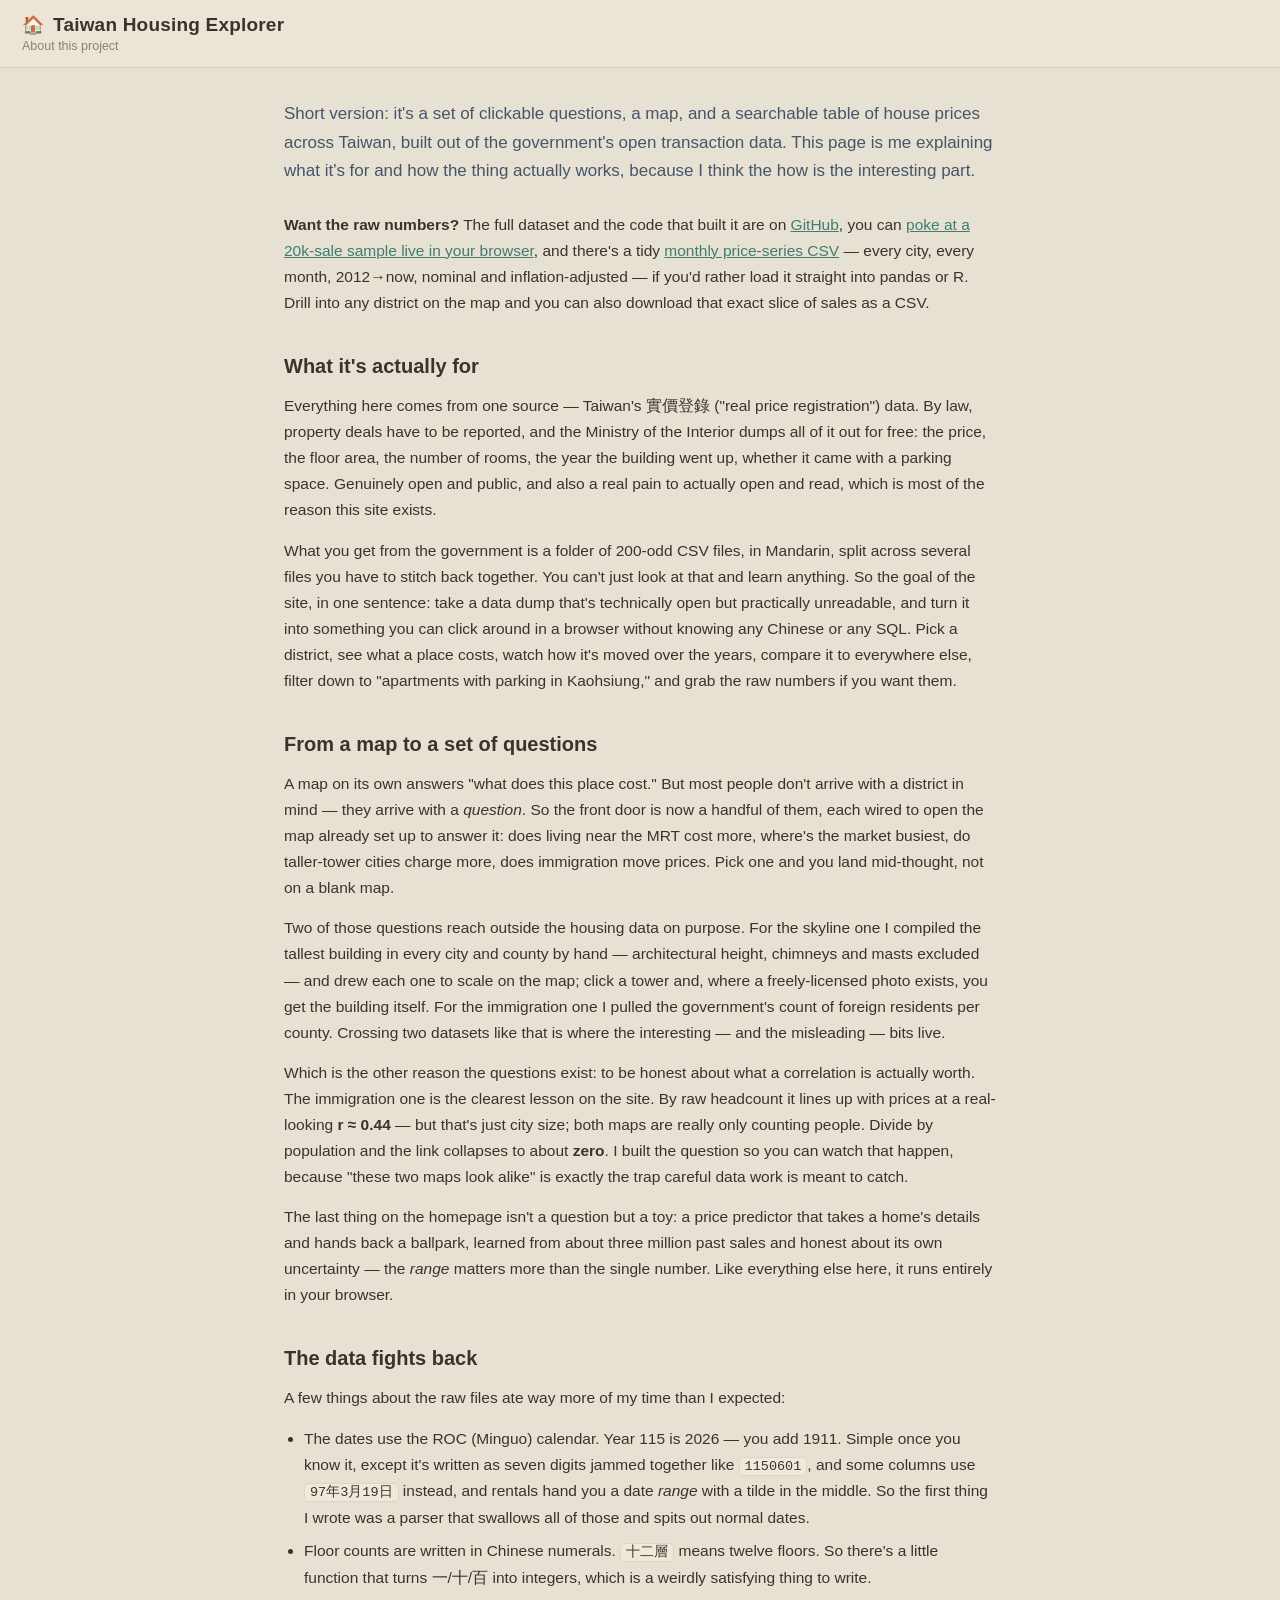
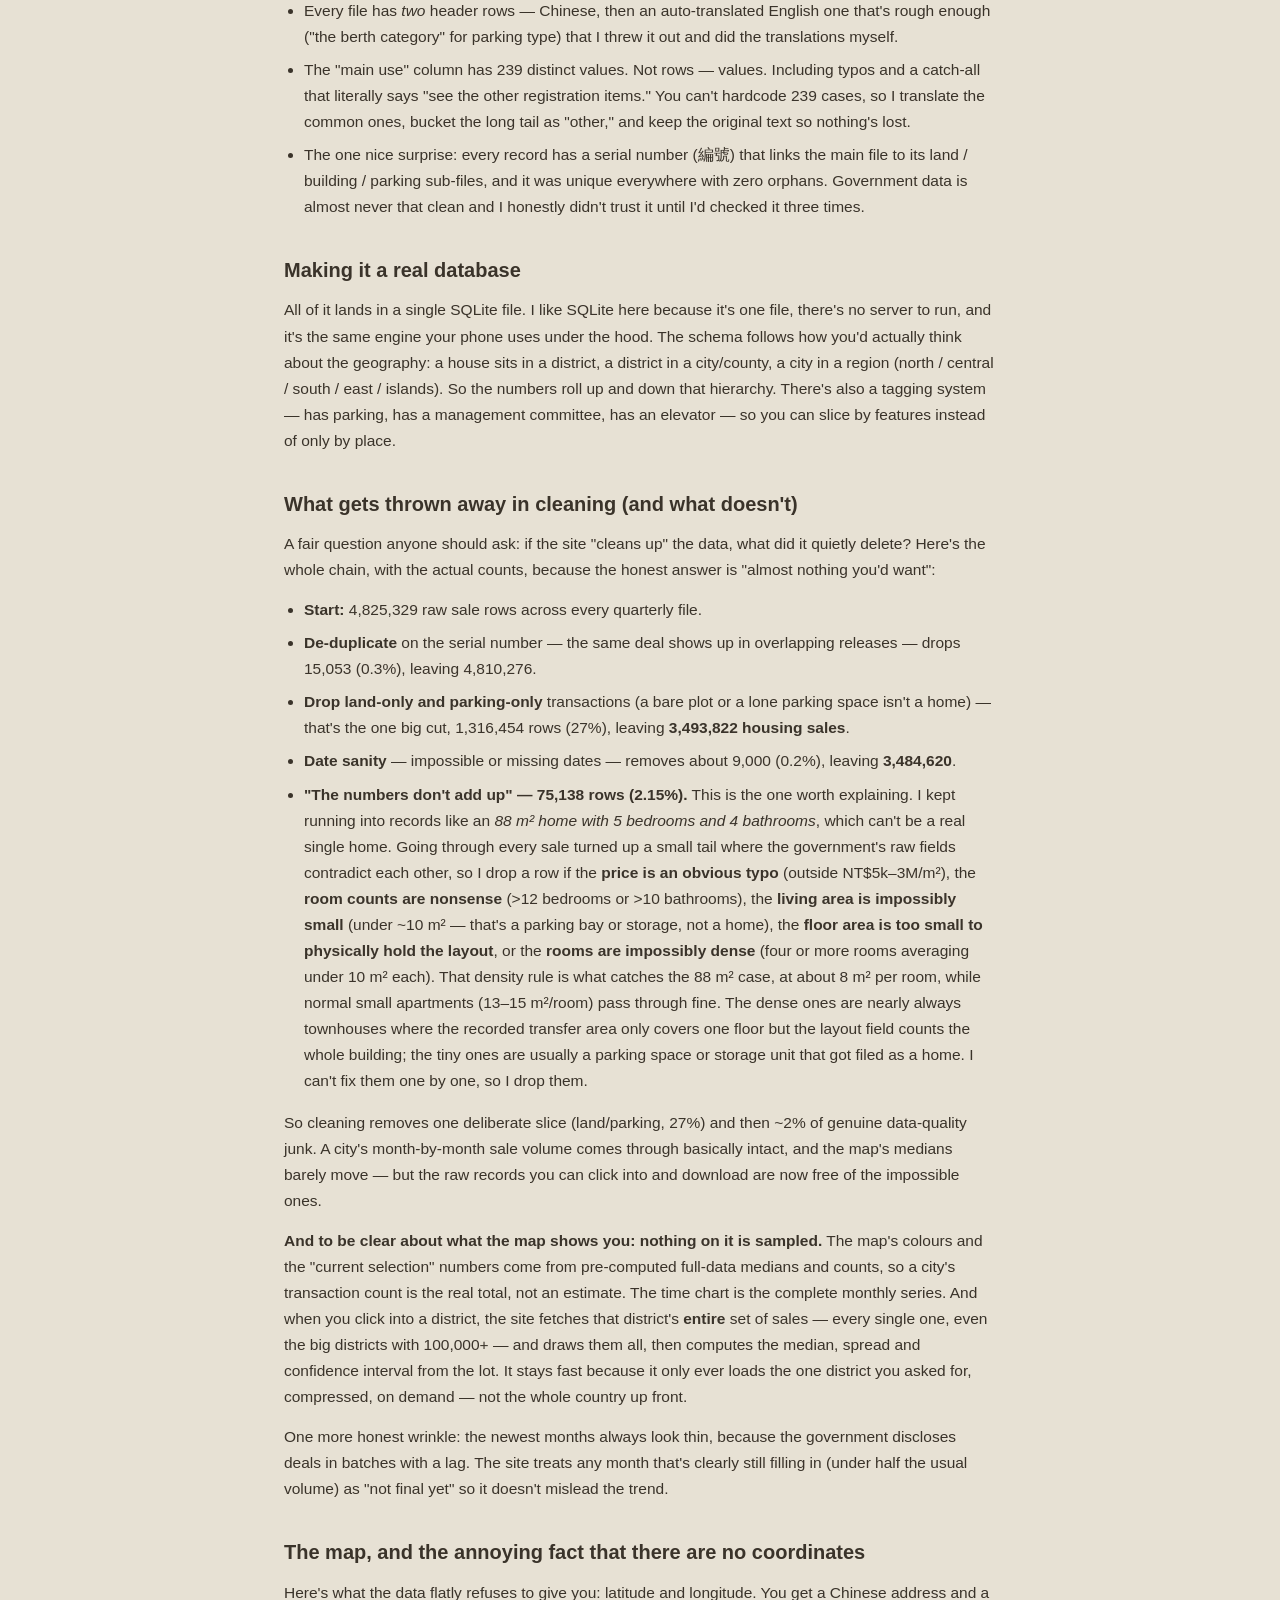
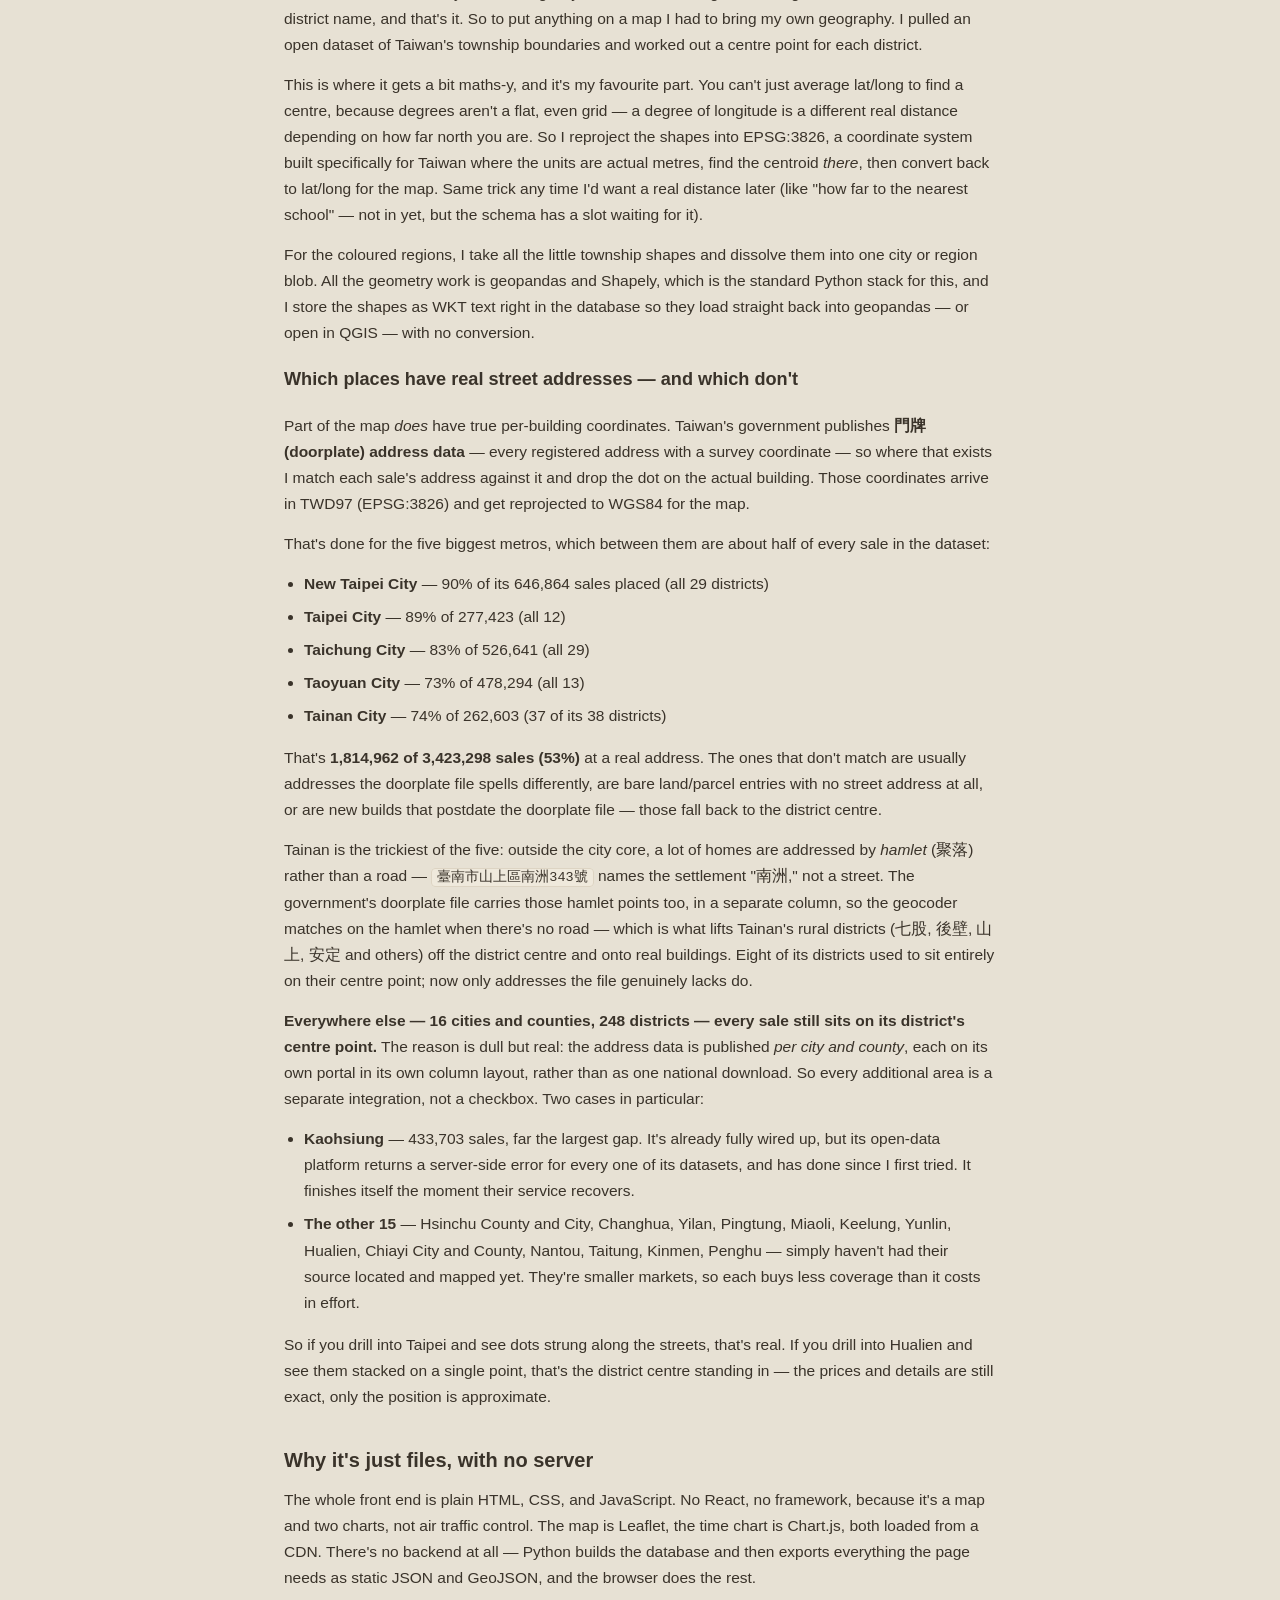
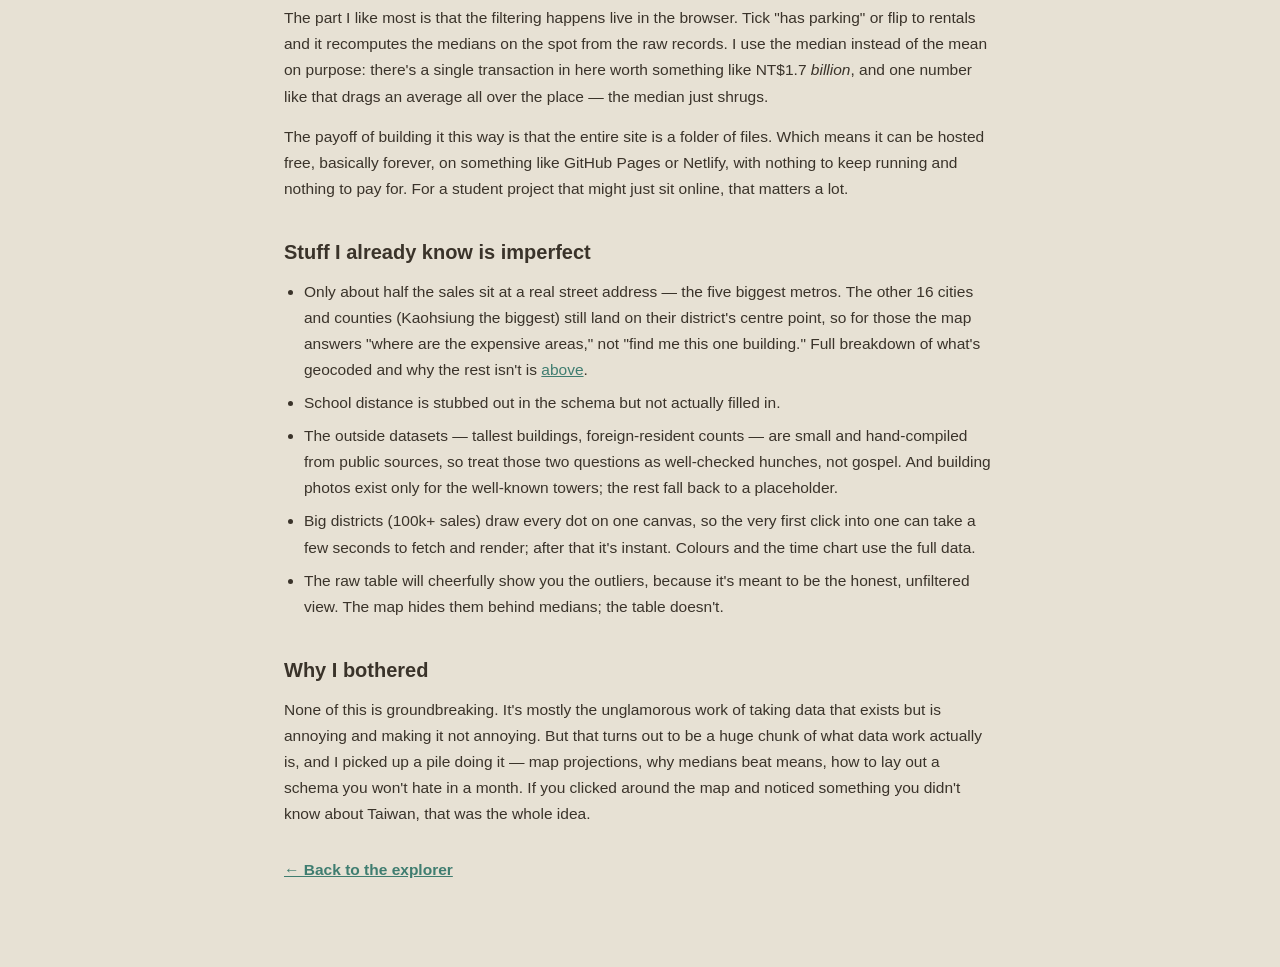
==== commit b5344df0: "About: bring the page up to date with the questions, mashups and predictor The about page still desc" ====
--- a/webApp/about.html
+++ b/webApp/about.html
@@ -4,7 +4,7 @@
   <meta charset="utf-8" />
   <meta name="viewport" content="width=device-width, initial-scale=1" />
   <title>About — Taiwan Housing Explorer</title>
-  <link rel="stylesheet" href="styles/appStyles.css?v=33" />
+  <link rel="stylesheet" href="styles/appStyles.css?v=39" />
 </head>
 <body class="aboutBody">
   <header class="appHeader">
@@ -19,9 +19,9 @@
 
   <main class="aboutWrap">
     <article class="prose">
-      <p class="lead">Short version: it's a map and a searchable table of house prices across Taiwan,
-      built out of the government's open transaction data. This page is me explaining what it's for and
-      how the thing actually works, because I think the how is the interesting part.</p>
+      <p class="lead">Short version: it's a set of clickable questions, a map, and a searchable table of
+      house prices across Taiwan, built out of the government's open transaction data. This page is me
+      explaining what it's for and how the thing actually works, because I think the how is the interesting part.</p>
 
       <p><b>Want the raw numbers?</b> The full dataset and the code that built it are on
       <a href="https://github.com/Kadentato/taiwanHousing" target="_blank" rel="noopener">GitHub</a>, you can
@@ -43,6 +43,27 @@
       or any SQL. Pick a district, see what a place costs, watch how it's moved over the years, compare it
       to everywhere else, filter down to "apartments with parking in Kaohsiung," and grab the raw numbers if
       you want them.</p>
+
+      <h2>From a map to a set of questions</h2>
+      <p>A map on its own answers "what does this place cost." But most people don't arrive with a district in
+      mind — they arrive with a <em>question</em>. So the front door is now a handful of them, each wired to
+      open the map already set up to answer it: does living near the MRT cost more, where's the market busiest,
+      do taller-tower cities charge more, does immigration move prices. Pick one and you land mid-thought, not
+      on a blank map.</p>
+      <p>Two of those questions reach outside the housing data on purpose. For the skyline one I compiled the
+      tallest building in every city and county by hand — architectural height, chimneys and masts excluded —
+      and drew each one to scale on the map; click a tower and, where a freely-licensed photo exists, you get
+      the building itself. For the immigration one I pulled the government's count of foreign residents per
+      county. Crossing two datasets like that is where the interesting — and the misleading — bits live.</p>
+      <p>Which is the other reason the questions exist: to be honest about what a correlation is actually worth.
+      The immigration one is the clearest lesson on the site. By raw headcount it lines up with prices at a
+      real-looking <b>r ≈ 0.44</b> — but that's just city size; both maps are really only counting people.
+      Divide by population and the link collapses to about <b>zero</b>. I built the question so you can watch
+      that happen, because "these two maps look alike" is exactly the trap careful data work is meant to catch.</p>
+      <p>The last thing on the homepage isn't a question but a toy: a price predictor that takes a home's
+      details and hands back a ballpark, learned from about three million past sales and honest about its own
+      uncertainty — the <em>range</em> matters more than the single number. Like everything else here, it runs
+      entirely in your browser.</p>
 
       <h2>The data fights back</h2>
       <p>A few things about the raw files ate way more of my time than I expected:</p>
@@ -187,6 +208,9 @@
         the map answers "where are the expensive areas," not "find me this one building." Full breakdown of
         what's geocoded and why the rest isn't is <a href="#geocoding">above</a>.</li>
         <li>School distance is stubbed out in the schema but not actually filled in.</li>
+        <li>The outside datasets — tallest buildings, foreign-resident counts — are small and hand-compiled
+        from public sources, so treat those two questions as well-checked hunches, not gospel. And building
+        photos exist only for the well-known towers; the rest fall back to a placeholder.</li>
         <li>Big districts (100k+ sales) draw every dot on one canvas, so the very first click into one can take a
         few seconds to fetch and render; after that it's instant. Colours and
         the time chart use the full data.</li>
--- a/webApp/styles/appStyles.css
+++ b/webApp/styles/appStyles.css
@@ -404,7 +404,16 @@
 .landingHero p { font-size: 17.5px; color: #675f52; margin: 0 auto; max-width: 560px; line-height: 1.55; }
 .landingHero p .wink { font-style: italic; color: #857a67; }
 
-.questionGrid { display: grid; gap: 18px; grid-template-columns: repeat(auto-fill, minmax(300px, 1fr)); margin-top: 26px; }
+/* Questions are grouped into sections by what they draw on: the registry alone, the registry
+   crossed with an outside dataset, and the interactive tool. Each section carries a short lead. */
+.qSection { margin-top: 44px; }
+.qSection:first-of-type { margin-top: 26px; }
+.qSectionHead { display: flex; align-items: baseline; flex-wrap: wrap; gap: 4px 12px; max-width: 780px; }
+.qSectionTitle { font-size: 21px; font-weight: 730; color: var(--ink); margin: 0; letter-spacing: -.3px; }
+.qSectionLead { flex-basis: 100%; font-size: 14.5px; color: #6d6558; line-height: 1.5; margin: 6px 0 0; }
+
+.questionGrid { display: grid; gap: 18px; grid-template-columns: repeat(auto-fill, minmax(300px, 1fr)); margin-top: 18px; }
+.qSection .questionGrid { margin-top: 16px; }
 
 /* "Start here" chip on the first question card. */
 .questionCard .qTag {
@@ -434,6 +443,28 @@
 .questionCard p em { color: var(--ink); font-style: italic; }
 .questionCard .qGo { margin-top: 16px; font-size: 13.5px; font-weight: 620; color: var(--accent-ink); }
 .questionCard:hover .qGo { text-decoration: underline; }
+
+/* "Take the data home" box — a peer of the predictor card in the hands-on section,
+   holding a small stack of direct download links. */
+.dataBox {
+  display: flex; flex-direction: column;
+  background: var(--card); border: 1px solid var(--edge); border-radius: 16px;
+  padding: 22px 22px 20px; box-shadow: 0 1px 2px rgba(60, 52, 40, .05);
+}
+.dataBox h3 { font-size: 18.5px; margin: 0 0 8px; font-weight: 680; line-height: 1.25; color: var(--ink); }
+.dataBox > p { font-size: 14px; color: var(--body); margin: 0 0 15px; line-height: 1.55; }
+.dataDownloads { display: flex; flex-direction: column; gap: 8px; margin-top: auto; }
+.dlRow {
+  display: flex; align-items: center; justify-content: space-between; gap: 12px;
+  text-decoration: none; color: inherit;
+  border: 1px solid var(--edge); border-radius: 10px; padding: 10px 13px; background: var(--paper);
+  transition: border-color .14s ease, background .14s ease, transform .14s ease;
+}
+.dlRow:hover { border-color: rgba(63, 125, 112, .45); background: var(--accent-soft); transform: translateX(2px); }
+.dlName { font-size: 14px; font-weight: 620; color: var(--ink); }
+.dlName .dlSub { display: block; font-size: 11.5px; font-weight: 500; color: var(--muted); margin-top: 1px; }
+.dlMeta { font-size: 12px; font-weight: 500; color: var(--muted); white-space: nowrap; }
+.dlRow.out .dlMeta { color: var(--accent-ink); font-weight: 600; }
 
 .landingFoot {
   text-align: center; margin: 56px auto 0; max-width: 560px;
@@ -490,16 +521,65 @@
           drop-shadow(0 -.7px 0 #fff) drop-shadow(0 1.5px 1.5px rgba(15, 23, 42, .35));
 }
 
-/* "Does immigration move prices?" — two small Taiwan maps side by side (count | price) so you compare
-   without flipping, plus a callout that names the mismatches. */
-.immView { flex: 1; display: flex; flex-direction: column; min-height: 0; padding: 16px 18px; gap: 14px; background: var(--paper); overflow: auto; }
+/* Click popup for a tower: the building's photo (or a fallback) over its name, city and height. */
+.towerPopup .leaflet-popup-content-wrapper { border-radius: 12px; padding: 0; overflow: hidden; }
+.towerPopup .leaflet-popup-content { margin: 0; width: auto !important; }
+.towerPop { width: 240px; }
+.towerPhotoWrap { position: relative; background: var(--chip); }
+.towerPhoto { display: block; width: 100%; height: 150px; object-fit: cover; }
+.towerCredit {
+  position: absolute; left: 0; right: 0; bottom: 0;
+  font-size: 10px; line-height: 1.3; color: #fff; text-decoration: none;
+  padding: 8px 9px 5px; background: linear-gradient(to top, rgba(0, 0, 0, .62), rgba(0, 0, 0, 0));
+}
+.towerCredit:hover { text-decoration: underline; }
+.towerNoPhoto {
+  display: flex; flex-direction: column; align-items: center; justify-content: center; gap: 4px;
+  height: 96px; font-size: 30px; color: var(--muted);
+}
+.towerNoPhoto span { font-size: 11.5px; font-weight: 500; }
+.towerPop.noPhoto .towerPhotoWrap { border-bottom: 1px solid var(--edge); }
+.towerPopBody { padding: 11px 13px 12px; }
+.towerPopBody b { display: block; font-size: 14.5px; color: var(--ink); line-height: 1.25; }
+.towerMeta { display: block; font-size: 12.5px; color: var(--muted); margin-top: 3px; }
+.towerMeta b { display: inline; font-size: inherit; color: var(--ink); }
+
+/* "Does immigration move prices?" — a mode toggle picks side-by-side small multiples or one big map
+   you flip between layers. Everything grows to fill the panel so there's no dead space. */
+.immView { flex: 1; display: flex; flex-direction: column; min-height: 0; padding: 12px 20px 16px; gap: 12px; background: var(--paper); overflow: auto; }
 #immView[hidden] { display: none; }
-.immMaps { flex: 1; display: flex; gap: 24px; min-height: 0; justify-content: center; }
-.immMap { flex: 1 1 0; max-width: 360px; margin: 0; display: flex; flex-direction: column; min-height: 0; }
-.immMap figcaption { font-size: 14px; font-weight: 680; color: var(--ink); text-align: center; margin-bottom: 8px; }
-.immMap figcaption span { display: block; font-size: 11.5px; font-weight: 500; color: var(--muted); margin-top: 2px; }
+
+.immTopBar { display: flex; align-items: center; justify-content: space-between; gap: 16px 20px; flex-wrap: wrap; flex: 0 0 auto; }
+.immHead { max-width: 720px; }
+.immVerdict { font-size: 18px; font-weight: 760; color: var(--ink); letter-spacing: -.2px; }
+.immVerdictSub { display: block; font-size: 12.5px; line-height: 1.45; color: var(--muted); margin-top: 3px; }
+.immModeToggle { flex: 0 0 auto; }
+
+/* Side-by-side: two comparison rows that grow to share the height. */
+.immSide { flex: 1; display: flex; flex-direction: column; gap: 12px; min-height: 0; }
+.immRow { flex: 1; display: flex; align-items: stretch; gap: 24px; max-width: 900px; width: 100%; margin: 0 auto; min-height: 0; }
+.immRowLabel { flex: 0 0 196px; align-self: center; display: flex; gap: 10px; }
+.immStep {
+  flex: 0 0 auto; width: 23px; height: 23px; border-radius: 50%; background: var(--accent); color: #fff;
+  font-size: 12.5px; font-weight: 700; display: grid; place-items: center;
+}
+.immRowLabel b { display: block; font-size: 13.5px; color: var(--ink); margin-bottom: 3px; }
+.immRowLabel > div > span { font-size: 12px; line-height: 1.5; color: var(--muted); }
+
+.immMaps { flex: 1; display: flex; gap: 26px; min-height: 0; justify-content: center; }
+.immMap { flex: 1 1 0; max-width: 250px; margin: 0; display: flex; flex-direction: column; min-height: 0; }
+.immMap figcaption { flex: 0 0 auto; font-size: 12.5px; font-weight: 680; color: var(--ink); text-align: center; margin-bottom: 5px; }
+.immMap figcaption span { display: block; font-size: 11px; font-weight: 500; color: var(--muted); margin-top: 1px; }
+.immMap.match figcaption { color: var(--accent-ink); }   /* the fixed yardstick, tinted so the eye anchors on it */
 .immMapSvg { flex: 1; min-height: 0; display: flex; justify-content: center; }
-.immMapSvg svg { height: 100%; max-height: 100%; width: auto; }
+.immMapSvg svg { height: 100%; max-height: 340px; width: auto; }
+
+/* Swap: one big map filling the panel; the toggle flips which layer it shows. */
+.immSwap { flex: 1; display: flex; flex-direction: column; align-items: center; gap: 12px; min-height: 0; }
+.immLayerToggle { flex: 0 0 auto; }
+.immSwapMap { flex: 1; min-height: 0; width: 100%; display: flex; justify-content: center; }
+.immSwapMap svg { height: 100%; max-height: 460px; width: auto; }
+.immSwapCaption { flex: 0 0 auto; max-width: 580px; text-align: center; font-size: 13px; line-height: 1.5; color: var(--body); margin: 0; }
 .immCallout {
   flex-shrink: 0; font-size: 13px; line-height: 1.55; max-width: 820px; margin: 0 auto;
   padding: 11px 15px; border-radius: 10px; border: 1px solid;
@@ -565,9 +645,16 @@
   #map { height: 62vh; min-height: 340px; }
   .tableView { height: 74vh; min-height: 360px; }
   .immView { height: auto; min-height: 80vh; }
-  .immMaps { flex-direction: column; align-items: center; }
-  .immMap { max-width: 320px; width: 100%; }
-  .immMapSvg { height: 46vh; }
+  .immTopBar { flex-direction: column; align-items: flex-start; gap: 10px; }
+  .immModeToggle, .immLayerToggle { width: 100%; }
+  .immLayerToggle button { font-size: 11.5px; padding: 6px 4px; }
+  .immSide { gap: 16px; }
+  .immRow { flex-direction: column; align-items: stretch; gap: 10px; }
+  .immRowLabel { flex: none; align-self: stretch; }
+  .immMaps { gap: 14px; }
+  .immMap { max-width: none; }
+  .immMapSvg svg { height: 34vh; max-height: none; }
+  .immSwapMap svg { height: 52vh; max-height: none; }
   .viewToggle { width: auto; }              /* Map / Records shrink to content, question gets the room */
   .chartPanel { height: 200px; }
   .legend { font-size: 10.5px; }
@@ -584,4 +671,6 @@
   #map { height: 56vh; }
   .findingBar { padding: 8px 12px; }
   .questionGrid { gap: 14px; }
-}
+  .qSection { margin-top: 30px; }
+  .qSectionTitle { font-size: 18.5px; }
+}
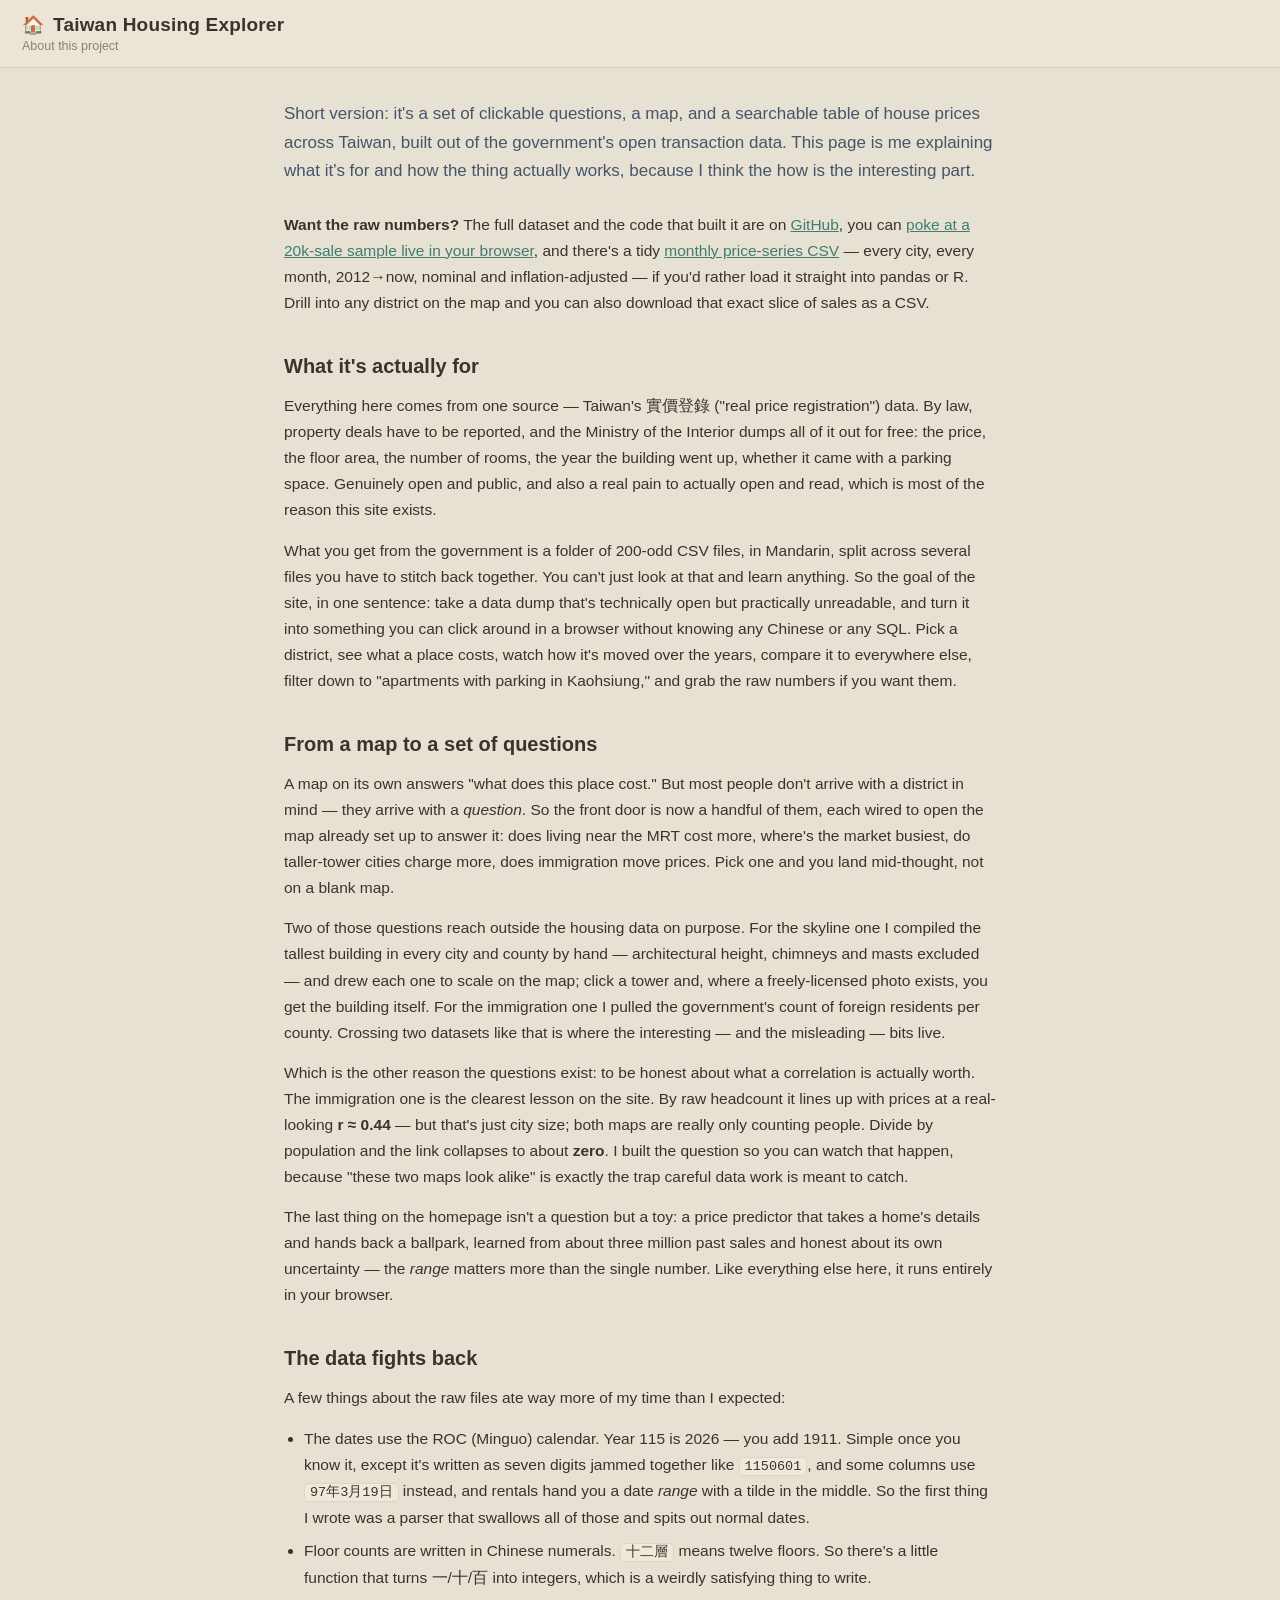
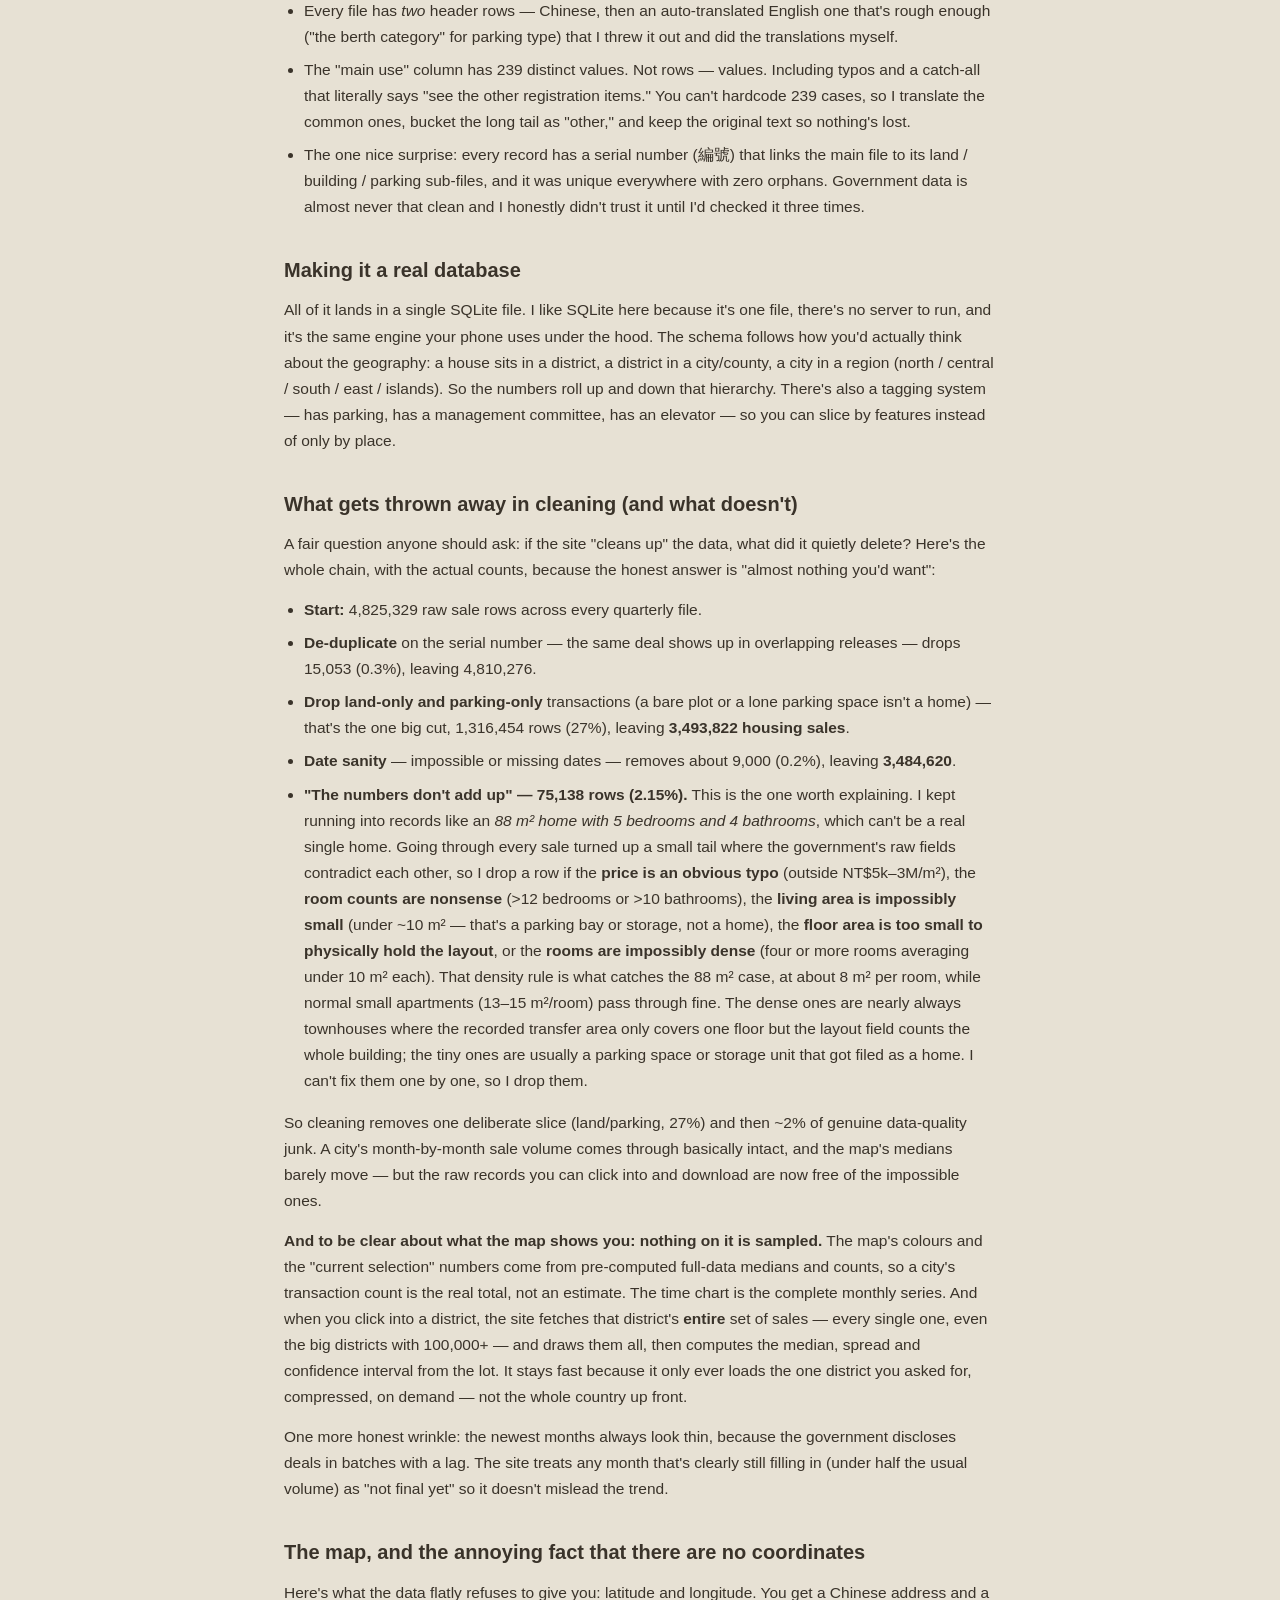
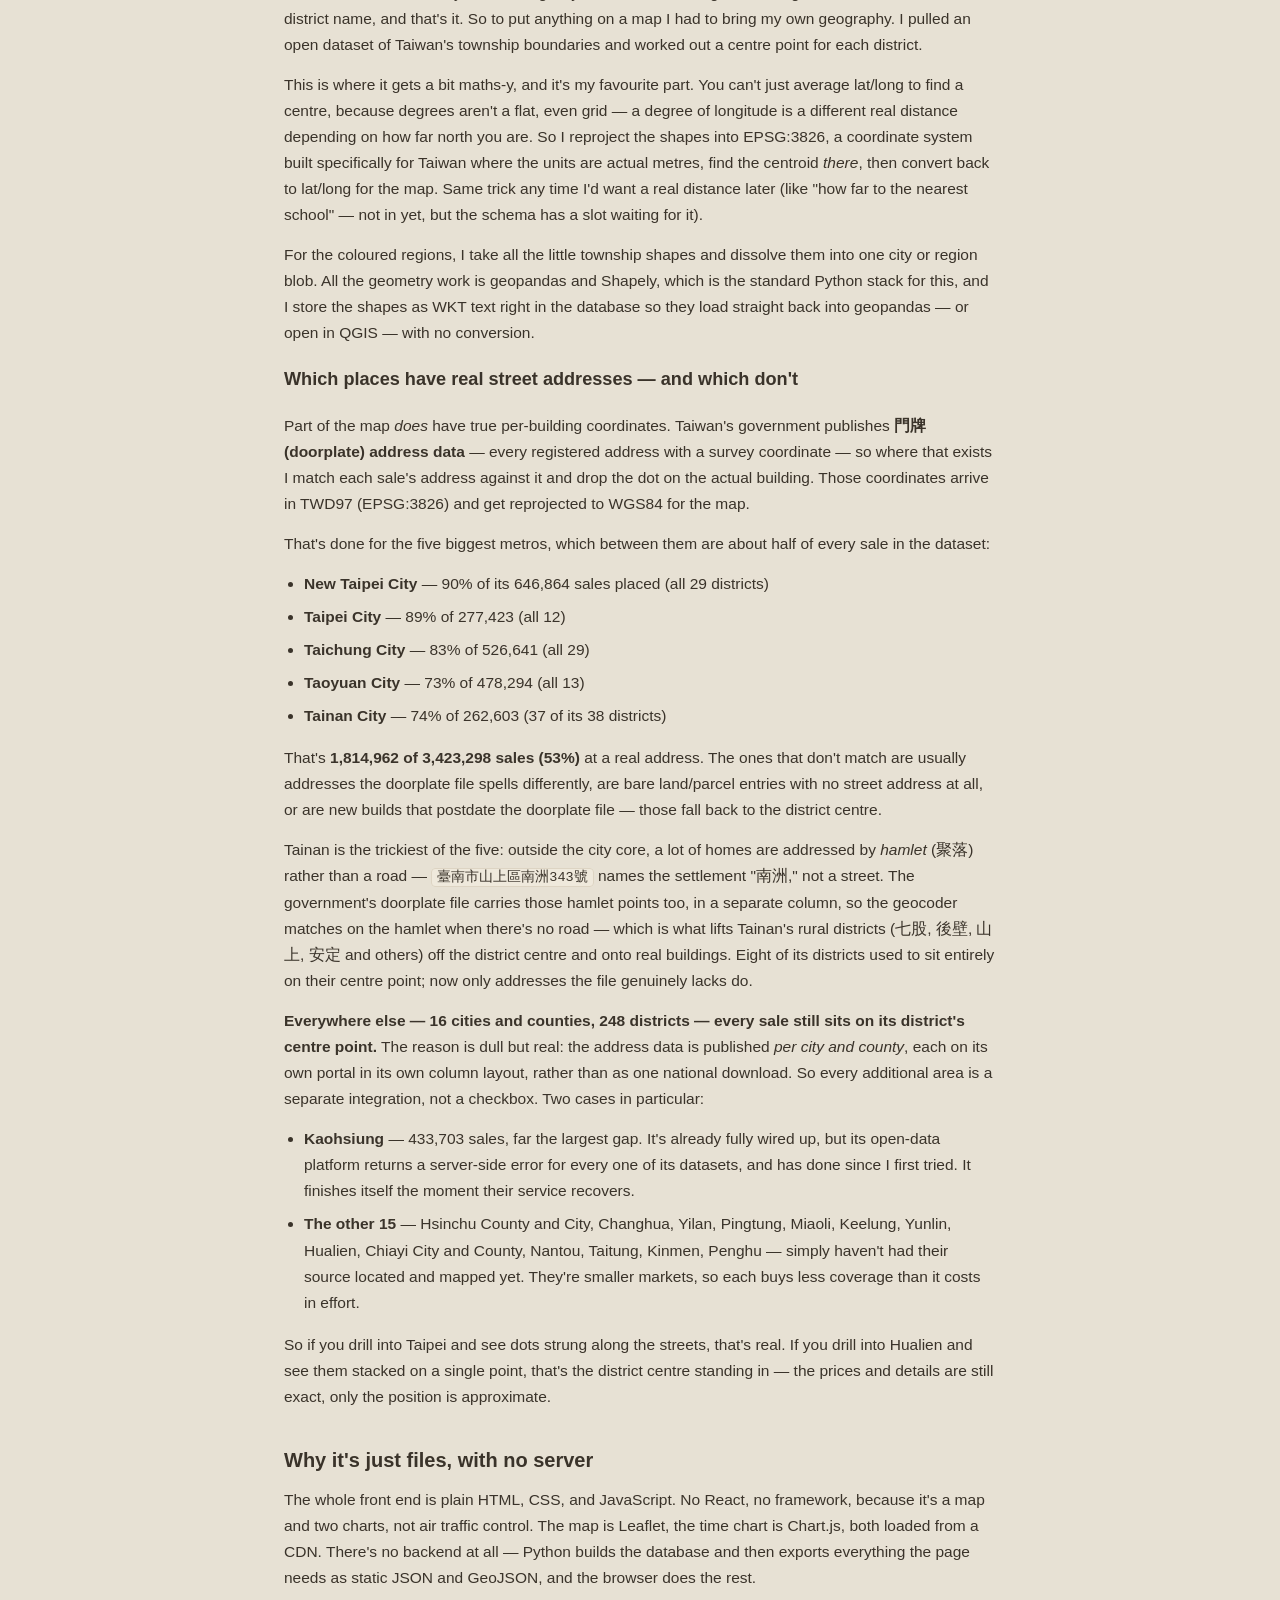
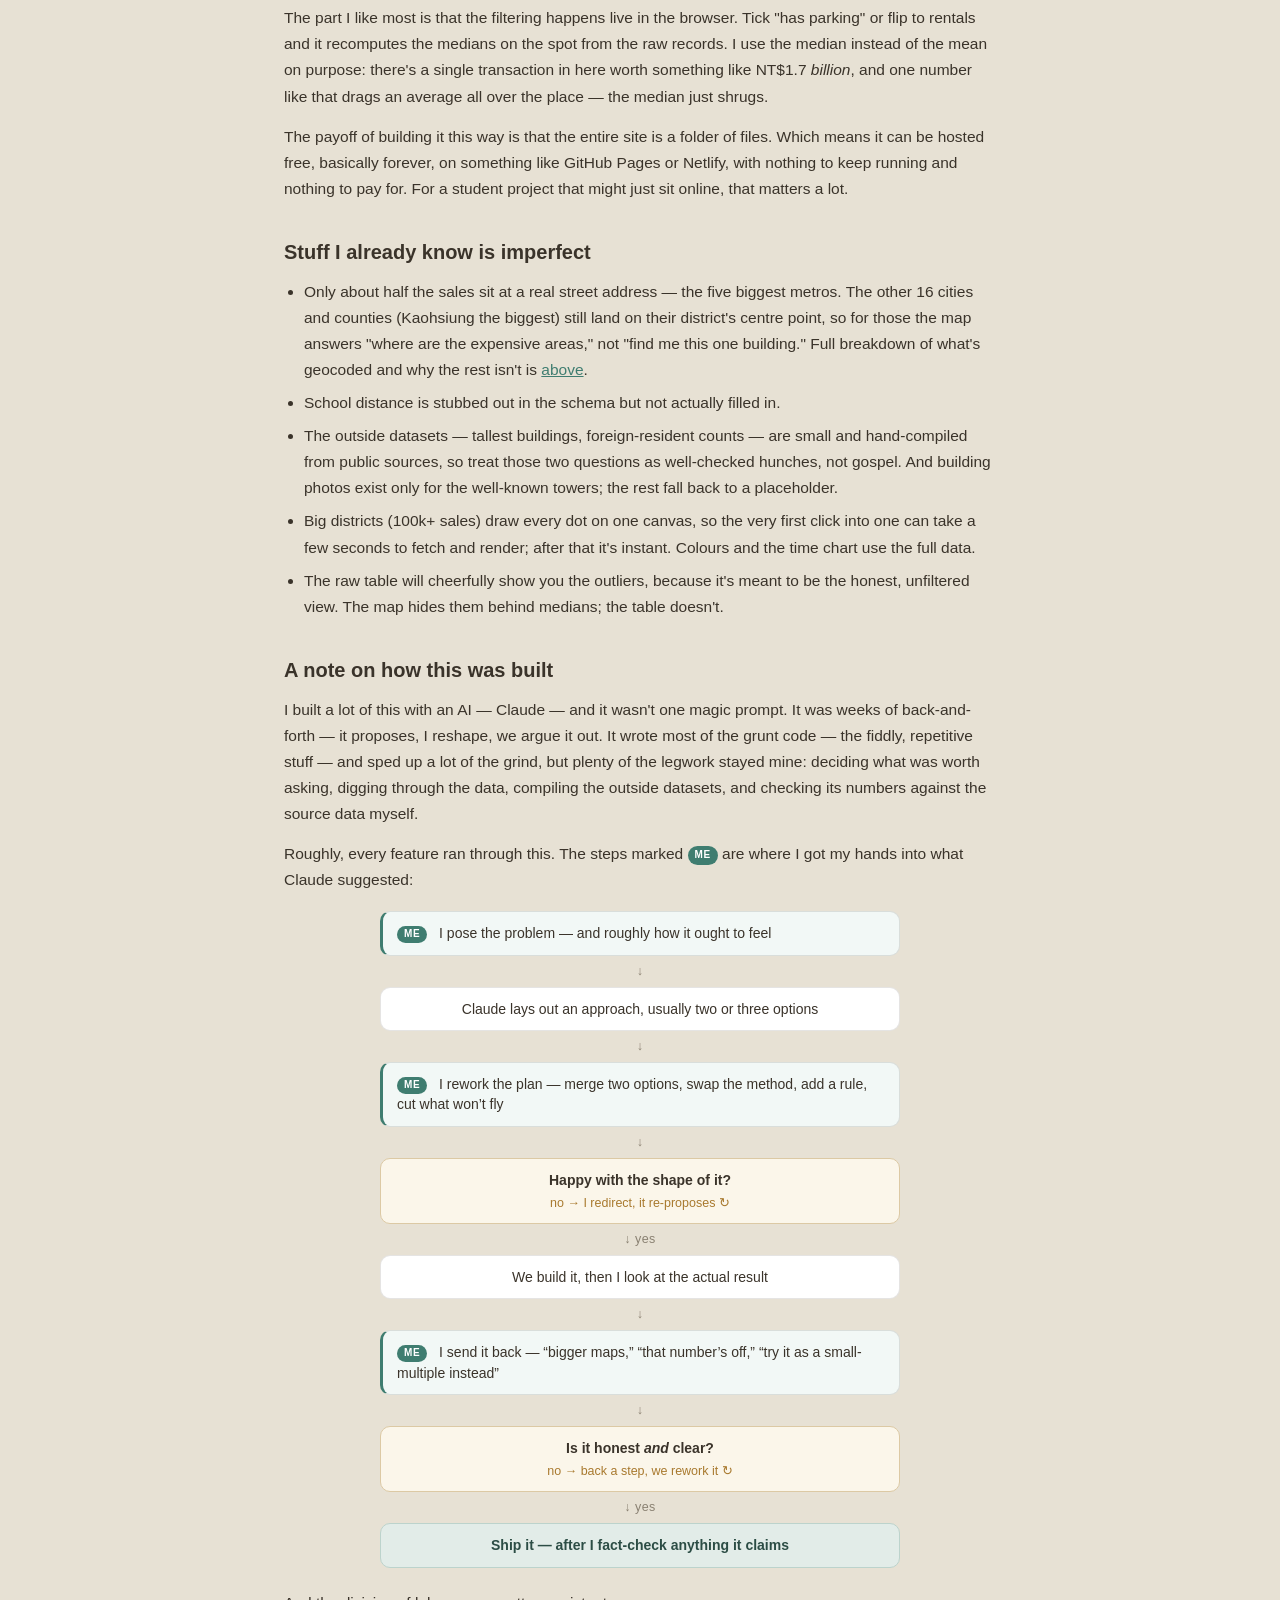
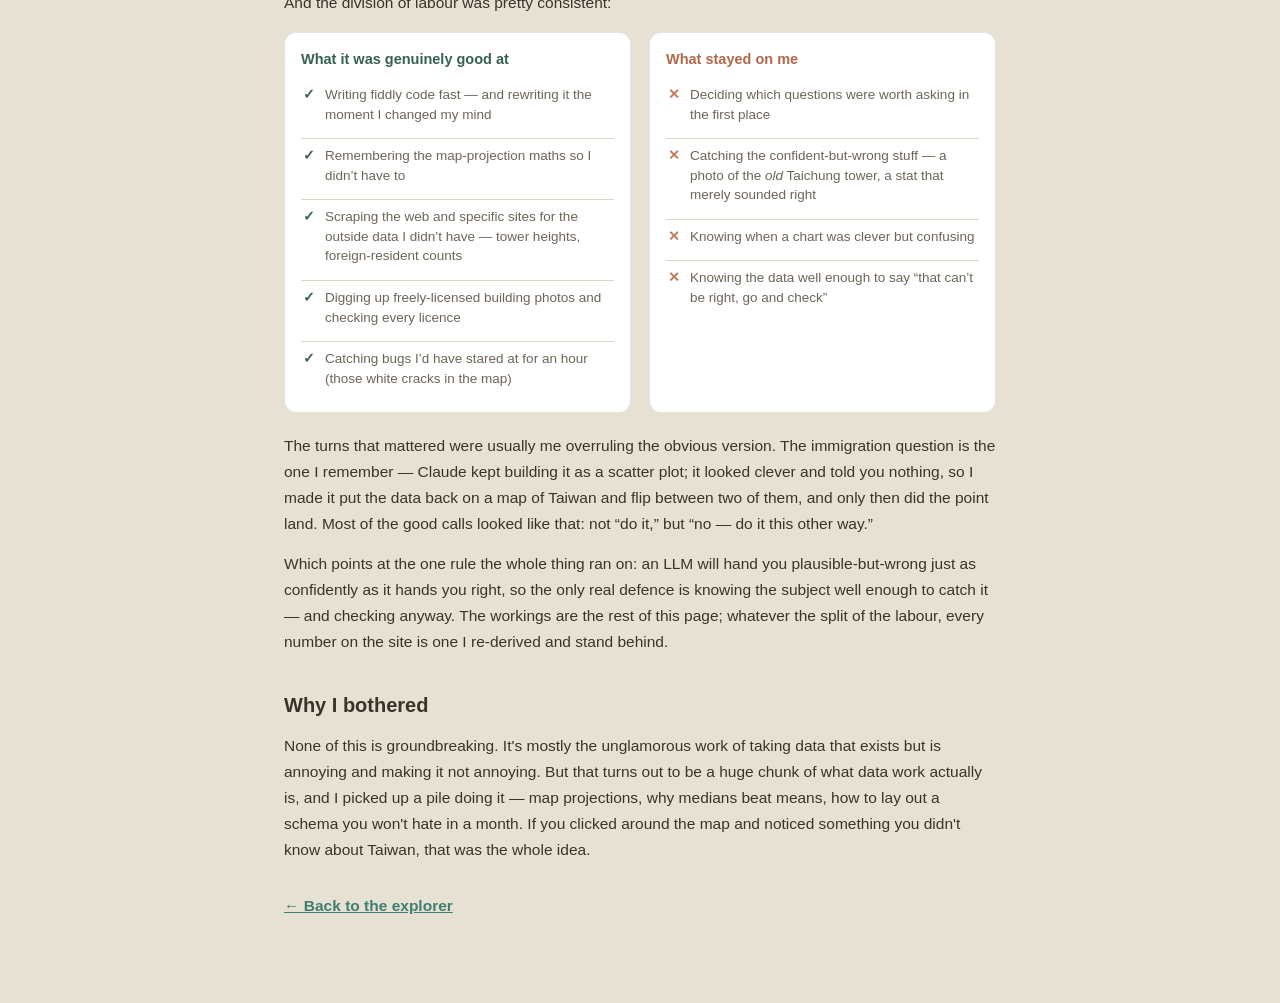
==== commit e32e2306: "About: add 'A note on how this was built' section Add an honest account of building the site with AI" ====
--- a/webApp/about.html
+++ b/webApp/about.html
@@ -4,7 +4,7 @@
   <meta charset="utf-8" />
   <meta name="viewport" content="width=device-width, initial-scale=1" />
   <title>About — Taiwan Housing Explorer</title>
-  <link rel="stylesheet" href="styles/appStyles.css?v=39" />
+  <link rel="stylesheet" href="styles/appStyles.css?v=40" />
 </head>
 <body class="aboutBody">
   <header class="appHeader">
@@ -218,6 +218,64 @@
         unfiltered view. The map hides them behind medians; the table doesn't.</li>
       </ul>
 
+      <h2>A note on how this was built</h2>
+      <p>I built a lot of this with an AI — Claude — and it wasn't one magic prompt. It was weeks of
+      back-and-forth — it proposes, I reshape, we argue it out. It wrote most of the grunt code — the fiddly,
+      repetitive stuff — and sped up a lot of the grind, but plenty of the legwork stayed mine: deciding what was
+      worth asking, digging through the data, compiling the outside datasets, and checking its numbers against the
+      source data myself.</p>
+      <p>Roughly, every feature ran through this. The steps marked <b class="who">me</b> are where I got my hands
+      into what Claude suggested:</p>
+
+      <div class="aiLoop">
+        <div class="aiStep mine"><b class="who">me</b> I pose the problem — and roughly how it ought to feel</div>
+        <div class="aiArrow">&darr;</div>
+        <div class="aiStep">Claude lays out an approach, usually two or three options</div>
+        <div class="aiArrow">&darr;</div>
+        <div class="aiStep mine"><b class="who">me</b> I rework the plan — merge two options, swap the method, add a rule, cut what won&rsquo;t fly</div>
+        <div class="aiArrow">&darr;</div>
+        <div class="aiStep decision">Happy with the shape of it?<span class="no">no &rarr; I redirect, it re-proposes &#8635;</span></div>
+        <div class="aiArrow">&darr; yes</div>
+        <div class="aiStep">We build it, then I look at the actual result</div>
+        <div class="aiArrow">&darr;</div>
+        <div class="aiStep mine"><b class="who">me</b> I send it back — &ldquo;bigger maps,&rdquo; &ldquo;that number&rsquo;s off,&rdquo; &ldquo;try it as a small-multiple instead&rdquo;</div>
+        <div class="aiArrow">&darr;</div>
+        <div class="aiStep decision">Is it honest <em>and</em> clear?<span class="no">no &rarr; back a step, we rework it &#8635;</span></div>
+        <div class="aiArrow">&darr; yes</div>
+        <div class="aiStep ship">Ship it — after I fact-check anything it claims</div>
+      </div>
+
+      <p>And the division of labour was pretty consistent:</p>
+      <div class="aiCols">
+        <div class="aiCol good">
+          <h3>What it was genuinely good at</h3>
+          <ul>
+            <li>Writing fiddly code fast — and rewriting it the moment I changed my mind</li>
+            <li>Remembering the map-projection maths so I didn&rsquo;t have to</li>
+            <li>Scraping the web and specific sites for the outside data I didn&rsquo;t have — tower heights, foreign-resident counts</li>
+            <li>Digging up freely-licensed building photos and checking every licence</li>
+            <li>Catching bugs I&rsquo;d have stared at for an hour (those white cracks in the map)</li>
+          </ul>
+        </div>
+        <div class="aiCol bad">
+          <h3>What stayed on me</h3>
+          <ul>
+            <li>Deciding which questions were worth asking in the first place</li>
+            <li>Catching the confident-but-wrong stuff — a photo of the <em>old</em> Taichung tower, a stat that merely sounded right</li>
+            <li>Knowing when a chart was clever but confusing</li>
+            <li>Knowing the data well enough to say &ldquo;that can&rsquo;t be right, go and check&rdquo;</li>
+          </ul>
+        </div>
+      </div>
+      <p>The turns that mattered were usually me overruling the obvious version. The immigration question is the
+      one I remember — Claude kept building it as a scatter plot; it looked clever and told you nothing, so I made
+      it put the data back on a map of Taiwan and flip between two of them, and only then did the point land. Most
+      of the good calls looked like that: not &ldquo;do it,&rdquo; but &ldquo;no — do it this other way.&rdquo;</p>
+      <p>Which points at the one rule the whole thing ran on: an LLM will hand you plausible-but-wrong just as
+      confidently as it hands you right, so the only real defence is knowing the subject well enough to catch it —
+      and checking anyway. The workings are the rest of this page; whatever the split of the labour, every number
+      on the site is one I re-derived and stand behind.</p>
+
       <h2>Why I bothered</h2>
       <p>None of this is groundbreaking. It's mostly the unglamorous work of taking data that exists but is
       annoying and making it not annoying. But that turns out to be a huge chunk of what data work actually
--- a/webApp/styles/appStyles.css
+++ b/webApp/styles/appStyles.css
@@ -336,6 +336,28 @@
   border-radius: 0 8px 8px 0; padding: 10px 14px; margin: 0 0 18px;
   font-size: 14.5px; color: var(--accent-ink);
 }
+
+/* "How this was built" section: the collaboration loop (a decision tree, the steps marked
+   "me" are where I steered it) and a ✓ / ✕ split of the division of labour. */
+.aiLoop { max-width: 520px; margin: 18px auto 22px; display: flex; flex-direction: column; align-items: stretch; }
+.aiStep { background: #fff; border: 1px solid var(--edge); border-radius: 10px; padding: 11px 14px; font-size: 14px; color: var(--ink); line-height: 1.45; text-align: center; }
+.aiStep.decision { border-color: #dcc9a4; background: #fbf6ea; font-weight: 600; }
+.aiStep.mine { border-left: 3px solid var(--accent); background: #f2f8f6; text-align: left; }
+.aiStep .who { display: inline-block; font-size: 10px; font-weight: 700; text-transform: uppercase; letter-spacing: .6px; color: #fff; background: var(--accent); padding: 1px 7px; border-radius: 999px; margin-right: 8px; vertical-align: 1px; }
+.aiStep .no { display: block; margin-top: 4px; font-size: 12.5px; font-weight: 500; color: #a8792e; }
+.aiStep.ship { background: var(--accent-soft); border-color: #bcd3cc; color: #2c4d45; font-weight: 700; }
+.prose p .who { display: inline-block; font-size: 10px; font-weight: 700; text-transform: uppercase; letter-spacing: .6px; color: #fff; background: var(--accent); padding: 1px 7px; border-radius: 999px; vertical-align: 1px; }
+.aiArrow { align-self: center; color: var(--muted); font-size: 12.5px; padding: 5px 0; letter-spacing: .5px; }
+.aiCols { display: flex; gap: 18px; margin: 16px 0 20px; flex-wrap: wrap; }
+.aiCol { flex: 1 1 240px; border: 1px solid var(--edge); border-radius: 12px; padding: 14px 16px 10px; background: #fff; }
+.aiCol h3 { margin: 0 0 6px; font-size: 14.5px; }
+.aiCol.good h3 { color: var(--accent-ink); }
+.aiCol.bad h3 { color: #b0674a; }
+.aiCol ul { list-style: none; margin: 0; padding: 0; }
+.aiCol li { position: relative; padding: 7px 0 7px 24px; font-size: 13.5px; line-height: 1.45; color: var(--body); border-top: 1px solid var(--line); }
+.aiCol li:first-child { border-top: 0; }
+.aiCol.good li::before { content: "\2713"; position: absolute; left: 2px; top: 7px; color: var(--accent-ink); font-weight: 700; }
+.aiCol.bad li::before { content: "\2715"; position: absolute; left: 2px; top: 7px; color: #c07a5c; font-weight: 700; }
 
 /* Two-page popup footer: back / dots / next. */
 .modalNav {
